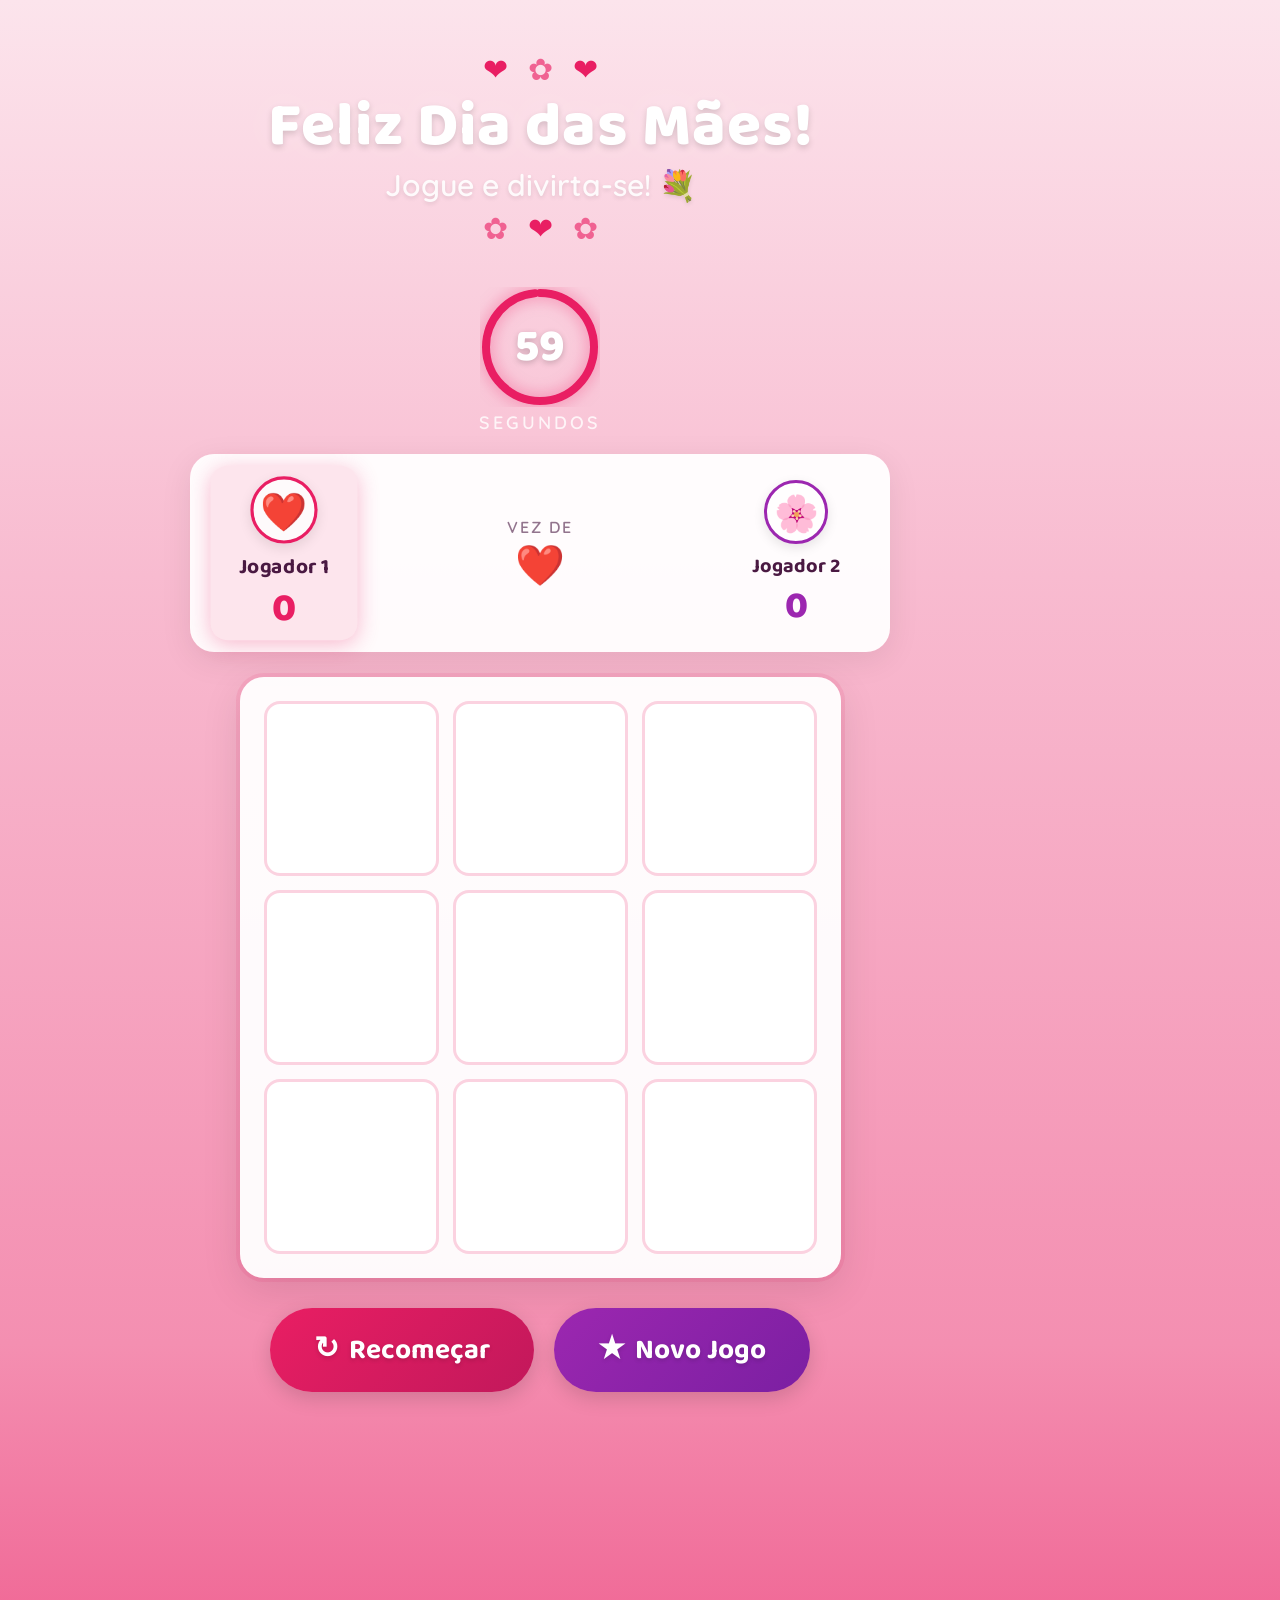
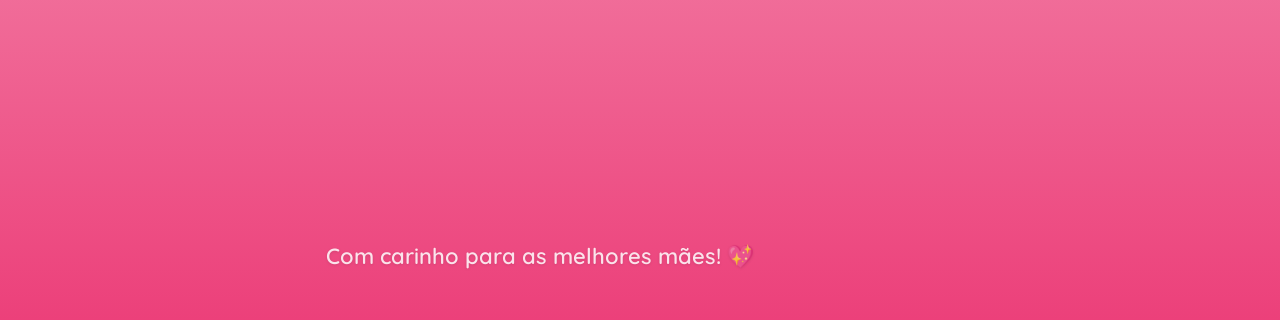
==== index.html @ 369a9529 "teste" ====
<!DOCTYPE html>
<html lang="pt-BR">
<head>
  <meta charset="UTF-8">
  <meta name="viewport" content="width=1080, height=1920, initial-scale=1.0">
  <title>Jogo da Velha - Dia das Mães</title>
  <link rel="stylesheet" href="style.css">
  <link href="https://fonts.googleapis.com/css2?family=Baloo+2:wght@400;600;700;800&family=Quicksand:wght@400;500;600;700&display=swap" rel="stylesheet">
</head>
<body>
  <div id="app" class="container">
    
    <!-- ===== PARTÍCULAS DECORATIVAS ===== -->
    <div class="particles" id="particles"></div>

    <!-- ===== CABEÇALHO ===== -->
    <header class="header">
      <div class="header-decoration">
        <span class="heart">&#10084;</span>
        <span class="flower">&#10047;</span>
        <span class="heart">&#10084;</span>
      </div>
      <h1 class="title" id="gameTitle">Feliz Dia das Mães!</h1>
      <p class="subtitle" id="gameSubtitle">Jogue e divirta-se! 💐</p>
      <div class="header-decoration">
        <span class="flower">&#10047;</span>
        <span class="heart">&#10084;</span>
        <span class="flower">&#10047;</span>
      </div>
    </header>

    <!-- ===== ÁREA DE IMAGEM PERSONALIZADA (BANNER/LOGO) ===== -->
    <div class="banner-area" id="bannerArea">
      <img id="bannerImage" src="images/banner.png" alt="Banner Dia das Mães" onerror="this.style.display='none'">
    </div>

    <!-- ===== TIMER ===== -->
    <div class="timer-section">
      <div class="timer-container">
        <div class="timer-ring" id="timerRing">
          <svg viewBox="0 0 120 120">
            <circle class="timer-bg" cx="60" cy="60" r="54"/>
            <circle class="timer-progress" id="timerProgress" cx="60" cy="60" r="54"/>
          </svg>
          <div class="timer-text" id="timerText">60</div>
        </div>
        <span class="timer-label">segundos</span>
      </div>
    </div>

    <!-- ===== STATUS DO JOGO ===== -->
    <div class="status-bar">
      <div class="player-info player-x" id="playerXInfo">
        <div class="player-avatar" id="playerXAvatar">
          <img src="images/jogador_x.png" alt="Jogador X" onerror="this.parentElement.innerHTML='&#10084;'">
        </div>
        <span class="player-name" id="playerXName">Jogador 1</span>
        <span class="player-score" id="playerXScore">0</span>
      </div>
      <div class="turn-indicator" id="turnIndicator">
        <span id="turnText">Vez de</span>
        <span class="turn-symbol" id="turnSymbol">&#10084;</span>
      </div>
      <div class="player-info player-o" id="playerOInfo">
        <div class="player-avatar" id="playerOAvatar">
          <img src="images/jogador_o.png" alt="Jogador O" onerror="this.parentElement.innerHTML='&#10047;'">
        </div>
        <span class="player-name" id="playerOName">Jogador 2</span>
        <span class="player-score" id="playerOScore">0</span>
      </div>
    </div>

    <!-- ===== TABULEIRO ===== -->
    <div class="board-wrapper">
      <div class="board" id="board">
        <div class="cell" data-index="0"></div>
        <div class="cell" data-index="1"></div>
        <div class="cell" data-index="2"></div>
        <div class="cell" data-index="3"></div>
        <div class="cell" data-index="4"></div>
        <div class="cell" data-index="5"></div>
        <div class="cell" data-index="6"></div>
        <div class="cell" data-index="7"></div>
        <div class="cell" data-index="8"></div>
      </div>
      <!-- Linha de vitória animada -->
      <svg class="win-line-svg" id="winLineSvg" viewBox="0 0 600 600">
        <line id="winLine" x1="0" y1="0" x2="0" y2="0"/>
      </svg>
    </div>

    <!-- ===== BOTÕES ===== -->
    <div class="actions">
      <button class="btn btn-restart" id="btnRestart" onclick="restartGame()">
        <span class="btn-icon">&#8635;</span> Recomeçar
      </button>
      <button class="btn btn-new-game" id="btnNewGame" onclick="newGame()">
        <span class="btn-icon">&#9733;</span> Novo Jogo
      </button>
    </div>

    <!-- ===== RODAPÉ ===== -->
    <footer class="footer">
      <img id="footerLogo" src="images/logo.png" alt="Logo" class="footer-logo" onerror="this.style.display='none'">
      <p class="footer-text" id="footerText">Com carinho para as melhores mães! 💖</p>
    </footer>

    <!-- ===== OVERLAY: VITÓRIA ===== -->
    <div class="overlay" id="overlayWin">
      <div class="overlay-content overlay-win">
        <div class="confetti" id="confetti"></div>
        <div class="overlay-icon">🎉</div>
        <h2 class="overlay-title" id="winTitle">Parabéns!</h2>
        <p class="overlay-message" id="winMessage">Você venceu!</p>
        <img class="overlay-image" id="winImage" src="images/vitoria.png" alt="Vitória" onerror="this.style.display='none'">
        <button class="btn btn-overlay" onclick="restartGame()">
          <span class="btn-icon">&#8635;</span> Jogar Novamente
        </button>
      </div>
    </div>

    <!-- ===== OVERLAY: EMPATE ===== -->
    <div class="overlay" id="overlayDraw">
      <div class="overlay-content overlay-draw">
        <div class="overlay-icon">🤝</div>
        <h2 class="overlay-title">Empate!</h2>
        <p class="overlay-message" id="drawMessage">Vocês jogaram muito bem! Tentem novamente! 😊</p>
        <button class="btn btn-overlay" onclick="restartGame()">
          <span class="btn-icon">&#8635;</span> Jogar Novamente
        </button>
      </div>
    </div>

    <!-- ===== OVERLAY: TEMPO ESGOTADO ===== -->
    <div class="overlay" id="overlayTimeout">
      <div class="overlay-content overlay-timeout">
        <div class="overlay-icon">⏰</div>
        <h2 class="overlay-title" id="timeoutTitle">Que pena, o tempo acabou!</h2>
        <p class="overlay-message" id="timeoutMessage">Mas não fique triste! 😊<br>Tente novamente e mostre que você é craque!</p>
        <img class="overlay-image" id="timeoutImage" src="images/tempo_esgotado.png" alt="Tempo Esgotado" onerror="this.style.display='none'">
        <button class="btn btn-overlay" onclick="restartGame()">
          <span class="btn-icon">&#8635;</span> Tentar Novamente
        </button>
      </div>
    </div>

  </div>

  <script src="config.js"></script>
  <script src="script.js"></script>
</body>
</html>
---- style.css ----
/* ==========================================
   JOGO DA VELHA - DIA DAS MÃES
   Tema personalizável via variáveis CSS
   Resolução: 1080x1920 (tela vertical/totem)
   ========================================== */

/* ===== VARIÁVEIS DE PERSONALIZAÇÃO ===== */
:root {
  /* --- Cores Principais --- */
  --cor-fundo: linear-gradient(180deg, #fce4ec 0%, #f8bbd0 30%, #f48fb1 70%, #ec407a 100%);
  --cor-fundo-card: rgba(255, 255, 255, 0.95);
  --cor-primaria: #e91e63;
  --cor-primaria-escura: #c2185b;
  --cor-secundaria: #f06292;
  --cor-destaque: #ff4081;
  --cor-texto: #4a1942;
  --cor-texto-claro: #ffffff;
  --cor-sombra: rgba(233, 30, 99, 0.3);

  /* --- Cores dos Jogadores --- */
  --cor-jogador-x: #e91e63;
  --cor-jogador-x-bg: rgba(233, 30, 99, 0.1);
  --cor-jogador-o: #9c27b0;
  --cor-jogador-o-bg: rgba(156, 39, 176, 0.1);

  /* --- Cores do Tabuleiro --- */
  --cor-celula-bg: rgba(255, 255, 255, 0.9);
  --cor-celula-hover: rgba(233, 30, 99, 0.08);
  --cor-celula-borda: rgba(233, 30, 99, 0.2);
  --cor-vitoria-linha: #e91e63;

  /* --- Cores dos Overlays --- */
  --cor-overlay-bg: rgba(74, 25, 66, 0.92);
  --cor-overlay-win: linear-gradient(135deg, #fce4ec, #f8bbd0);
  --cor-overlay-draw: linear-gradient(135deg, #f3e5f5, #e1bee7);
  --cor-overlay-timeout: linear-gradient(135deg, #fff3e0, #ffe0b2);

  /* --- Timer --- */
  --cor-timer-bg: rgba(233, 30, 99, 0.1);
  --cor-timer-progress: #e91e63;
  --cor-timer-warning: #ff9800;
  --cor-timer-danger: #f44336;

  /* --- Botões --- */
  --cor-btn-primario: linear-gradient(135deg, #e91e63, #c2185b);
  --cor-btn-secundario: linear-gradient(135deg, #9c27b0, #7b1fa2);
  --cor-btn-overlay: linear-gradient(135deg, #e91e63, #ad1457);

  /* --- Fontes --- */
  --fonte-titulo: 'Baloo 2', cursive, sans-serif;
  --fonte-corpo: 'Quicksand', sans-serif;

  /* --- Tamanhos --- */
  --tamanho-celula: 175px;
  --gap-celula: 14px;
  --borda-raio: 24px;
  --borda-raio-pequeno: 16px;

  /* --- Animações --- */
  --anim-duracao: 0.4s;
  --anim-bounce: cubic-bezier(0.68, -0.55, 0.265, 1.55);
}

/* ===== RESET E BASE ===== */
*, *::before, *::after {
  margin: 0;
  padding: 0;
  box-sizing: border-box;
}

html, body {
  width: 1080px;
  height: 1920px;
  overflow: hidden;
  -webkit-user-select: none;
  user-select: none;
  cursor: default;
}

body {
  font-family: var(--fonte-corpo);
  background: var(--cor-fundo);
  color: var(--cor-texto);
  display: flex;
  justify-content: center;
  align-items: center;
}

/* ===== CONTAINER PRINCIPAL ===== */
.container {
  width: 1080px;
  height: 1920px;
  position: relative;
  display: flex;
  flex-direction: column;
  align-items: center;
  padding: 30px 40px;
  overflow: hidden;
}

/* ===== PARTÍCULAS DECORATIVAS ===== */
.particles {
  position: absolute;
  top: 0;
  left: 0;
  width: 100%;
  height: 100%;
  pointer-events: none;
  z-index: 0;
  overflow: hidden;
}

.particle {
  position: absolute;
  opacity: 0;
  animation: floatParticle linear infinite;
  pointer-events: none;
  font-size: 28px;
}

@keyframes floatParticle {
  0% {
    opacity: 0;
    transform: translateY(100%) rotate(0deg) scale(0.5);
  }
  10% {
    opacity: 0.7;
  }
  90% {
    opacity: 0.7;
  }
  100% {
    opacity: 0;
    transform: translateY(-1920px) rotate(360deg) scale(1);
  }
}

/* ===== CABEÇALHO ===== */
.header {
  text-align: center;
  z-index: 1;
  padding: 15px 0;
  flex-shrink: 0;
}

.header-decoration {
  display: flex;
  justify-content: center;
  gap: 20px;
  font-size: 30px;
  margin: 5px 0;
}

.heart {
  color: var(--cor-primaria);
  animation: heartbeat 1.5s ease-in-out infinite;
  display: inline-block;
}

.flower {
  color: var(--cor-secundaria);
  animation: sway 3s ease-in-out infinite;
  display: inline-block;
}

@keyframes heartbeat {
  0%, 100% { transform: scale(1); }
  15% { transform: scale(1.3); }
  30% { transform: scale(1); }
  45% { transform: scale(1.2); }
  60% { transform: scale(1); }
}

@keyframes sway {
  0%, 100% { transform: rotate(0deg); }
  25% { transform: rotate(10deg); }
  75% { transform: rotate(-10deg); }
}

.title {
  font-family: var(--fonte-titulo);
  font-size: 62px;
  font-weight: 800;
  color: var(--cor-texto-claro);
  text-shadow: 
    0 3px 6px rgba(0, 0, 0, 0.15),
    0 0 40px rgba(255, 255, 255, 0.3);
  line-height: 1.1;
  letter-spacing: 1px;
}

.subtitle {
  font-size: 30px;
  font-weight: 600;
  color: rgba(255, 255, 255, 0.9);
  margin-top: 5px;
  text-shadow: 0 2px 4px rgba(0, 0, 0, 0.1);
}

/* ===== BANNER / IMAGEM PERSONALIZADA ===== */
.banner-area {
  width: 100%;
  max-height: 160px;
  display: flex;
  justify-content: center;
  align-items: center;
  z-index: 1;
  flex-shrink: 0;
  margin: 5px 0;
}

.banner-area img {
  max-width: 90%;
  max-height: 150px;
  object-fit: contain;
  border-radius: var(--borda-raio-pequeno);
  filter: drop-shadow(0 4px 12px rgba(0, 0, 0, 0.15));
}

/* ===== TIMER ===== */
.timer-section {
  display: flex;
  justify-content: center;
  align-items: center;
  z-index: 1;
  flex-shrink: 0;
  margin: 10px 0;
}

.timer-container {
  display: flex;
  flex-direction: column;
  align-items: center;
  gap: 4px;
}

.timer-ring {
  position: relative;
  width: 120px;
  height: 120px;
}

.timer-ring svg {
  width: 100%;
  height: 100%;
  transform: rotate(-90deg);
}

.timer-bg {
  fill: none;
  stroke: rgba(255, 255, 255, 0.3);
  stroke-width: 8;
}

.timer-progress {
  fill: none;
  stroke: var(--cor-timer-progress);
  stroke-width: 8;
  stroke-linecap: round;
  stroke-dasharray: 339.292;
  stroke-dashoffset: 0;
  transition: stroke-dashoffset 1s linear, stroke 0.5s ease;
  filter: drop-shadow(0 0 8px rgba(233, 30, 99, 0.5));
}

.timer-progress.warning {
  stroke: var(--cor-timer-warning);
  filter: drop-shadow(0 0 8px rgba(255, 152, 0, 0.5));
}

.timer-progress.danger {
  stroke: var(--cor-timer-danger);
  filter: drop-shadow(0 0 12px rgba(244, 67, 54, 0.6));
  animation: timerPulse 0.5s ease-in-out infinite;
}

@keyframes timerPulse {
  0%, 100% { stroke-width: 8; }
  50% { stroke-width: 11; }
}

.timer-text {
  position: absolute;
  top: 50%;
  left: 50%;
  transform: translate(-50%, -50%);
  font-family: var(--fonte-titulo);
  font-size: 46px;
  font-weight: 800;
  color: var(--cor-texto-claro);
  text-shadow: 0 2px 6px rgba(0, 0, 0, 0.2);
}

.timer-label {
  font-size: 18px;
  font-weight: 600;
  color: rgba(255, 255, 255, 0.8);
  text-transform: uppercase;
  letter-spacing: 3px;
}

/* ===== STATUS / PLACAR ===== */
.status-bar {
  width: 100%;
  max-width: 700px;
  display: flex;
  justify-content: space-between;
  align-items: center;
  z-index: 1;
  flex-shrink: 0;
  margin: 10px 0;
  padding: 16px 24px;
  background: var(--cor-fundo-card);
  border-radius: var(--borda-raio);
  box-shadow: 0 8px 32px rgba(0, 0, 0, 0.08);
}

.player-info {
  display: flex;
  flex-direction: column;
  align-items: center;
  gap: 6px;
  padding: 10px 20px;
  border-radius: var(--borda-raio-pequeno);
  transition: all 0.3s ease;
  min-width: 140px;
}

.player-info.active {
  transform: scale(1.05);
  box-shadow: 0 4px 20px var(--cor-sombra);
}

.player-x.active {
  background: var(--cor-jogador-x-bg);
}

.player-o.active {
  background: var(--cor-jogador-o-bg);
}

.player-avatar {
  width: 64px;
  height: 64px;
  border-radius: 50%;
  display: flex;
  align-items: center;
  justify-content: center;
  font-size: 36px;
  overflow: hidden;
  background: rgba(255, 255, 255, 0.8);
  box-shadow: 0 4px 12px rgba(0, 0, 0, 0.1);
}

.player-avatar img {
  width: 100%;
  height: 100%;
  object-fit: cover;
}

.player-x .player-avatar {
  color: var(--cor-jogador-x);
  border: 3px solid var(--cor-jogador-x);
}

.player-o .player-avatar {
  color: var(--cor-jogador-o);
  border: 3px solid var(--cor-jogador-o);
}

.player-name {
  font-family: var(--fonte-titulo);
  font-size: 20px;
  font-weight: 700;
  color: var(--cor-texto);
}

.player-score {
  font-family: var(--fonte-titulo);
  font-size: 38px;
  font-weight: 800;
  line-height: 1;
}

.player-x .player-score {
  color: var(--cor-jogador-x);
}

.player-o .player-score {
  color: var(--cor-jogador-o);
}

.turn-indicator {
  display: flex;
  flex-direction: column;
  align-items: center;
  gap: 2px;
}

.turn-indicator #turnText {
  font-size: 16px;
  font-weight: 600;
  color: rgba(74, 25, 66, 0.6);
  text-transform: uppercase;
  letter-spacing: 2px;
}

.turn-symbol {
  font-size: 40px;
  animation: turnBounce 1s ease-in-out infinite;
  transition: all 0.3s ease;
}

.turn-x .turn-symbol {
  color: var(--cor-jogador-x);
}

.turn-o .turn-symbol {
  color: var(--cor-jogador-o);
}

@keyframes turnBounce {
  0%, 100% { transform: translateY(0); }
  50% { transform: translateY(-6px); }
}

/* ===== TABULEIRO ===== */
.board-wrapper {
  position: relative;
  z-index: 1;
  flex-shrink: 0;
  margin: 15px 0;
}

.board {
  display: grid;
  grid-template-columns: repeat(3, var(--tamanho-celula));
  grid-template-rows: repeat(3, var(--tamanho-celula));
  gap: var(--gap-celula);
  padding: 24px;
  background: var(--cor-fundo-card);
  border-radius: var(--borda-raio);
  box-shadow: 
    0 12px 40px rgba(0, 0, 0, 0.1),
    0 0 0 4px rgba(233, 30, 99, 0.1);
}

.cell {
  width: var(--tamanho-celula);
  height: var(--tamanho-celula);
  background: var(--cor-celula-bg);
  border: 3px solid var(--cor-celula-borda);
  border-radius: var(--borda-raio-pequeno);
  display: flex;
  align-items: center;
  justify-content: center;
  cursor: pointer;
  transition: all 0.25s ease;
  position: relative;
  overflow: hidden;
}

.cell:hover:not(.taken) {
  background: var(--cor-celula-hover);
  transform: scale(1.04);
  border-color: var(--cor-primaria);
  box-shadow: 0 6px 20px var(--cor-sombra);
}

.cell:active:not(.taken) {
  transform: scale(0.96);
}

.cell.taken {
  cursor: default;
}

.cell .mark {
  font-size: 80px;
  line-height: 1;
  animation: popIn var(--anim-duracao) var(--anim-bounce);
  display: flex;
  align-items: center;
  justify-content: center;
}

.cell .mark img {
  width: 110px;
  height: 110px;
  object-fit: contain;
  animation: popIn var(--anim-duracao) var(--anim-bounce);
}

.cell .mark-x {
  color: var(--cor-jogador-x);
}

.cell .mark-o {
  color: var(--cor-jogador-o);
}

.cell.win-cell {
  animation: winGlow 0.8s ease-in-out infinite alternate;
  border-color: var(--cor-primaria);
}

@keyframes popIn {
  0% { transform: scale(0) rotate(-180deg); opacity: 0; }
  60% { transform: scale(1.2) rotate(10deg); }
  100% { transform: scale(1) rotate(0deg); opacity: 1; }
}

@keyframes winGlow {
  from { 
    box-shadow: 0 0 15px var(--cor-sombra);
    background: var(--cor-celula-bg);
  }
  to { 
    box-shadow: 0 0 35px var(--cor-sombra), 0 0 60px rgba(233, 30, 99, 0.15);
    background: rgba(233, 30, 99, 0.08);
  }
}

/* ===== LINHA DE VITÓRIA ===== */
.win-line-svg {
  position: absolute;
  top: 24px;
  left: 24px;
  width: calc(var(--tamanho-celula) * 3 + var(--gap-celula) * 2);
  height: calc(var(--tamanho-celula) * 3 + var(--gap-celula) * 2);
  pointer-events: none;
  z-index: 10;
  display: none;
}

.win-line-svg line {
  stroke: var(--cor-vitoria-linha);
  stroke-width: 8;
  stroke-linecap: round;
  filter: drop-shadow(0 0 10px var(--cor-sombra));
  stroke-dasharray: 1000;
  stroke-dashoffset: 1000;
  animation: drawLine 0.6s ease forwards;
}

@keyframes drawLine {
  to { stroke-dashoffset: 0; }
}

/* ===== BOTÕES ===== */
.actions {
  display: flex;
  gap: 20px;
  z-index: 1;
  flex-shrink: 0;
  margin: 15px 0;
}

.btn {
  font-family: var(--fonte-titulo);
  font-size: 28px;
  font-weight: 700;
  border: none;
  border-radius: 60px;
  padding: 18px 44px;
  cursor: pointer;
  display: flex;
  align-items: center;
  gap: 10px;
  transition: all 0.3s ease;
  color: var(--cor-texto-claro);
  text-shadow: 0 2px 4px rgba(0, 0, 0, 0.15);
  box-shadow: 0 6px 20px rgba(0, 0, 0, 0.15);
  -webkit-tap-highlight-color: transparent;
}

.btn:hover {
  transform: translateY(-3px);
  box-shadow: 0 10px 30px rgba(0, 0, 0, 0.2);
}

.btn:active {
  transform: translateY(0) scale(0.97);
  box-shadow: 0 4px 10px rgba(0, 0, 0, 0.15);
}

.btn-icon {
  font-size: 30px;
}

.btn-restart {
  background: var(--cor-btn-primario);
}

.btn-new-game {
  background: var(--cor-btn-secundario);
}

.btn-overlay {
  background: var(--cor-btn-overlay);
  font-size: 32px;
  padding: 22px 60px;
  margin-top: 20px;
}

/* ===== RODAPÉ ===== */
.footer {
  margin-top: auto;
  text-align: center;
  z-index: 1;
  flex-shrink: 0;
  padding: 10px 0 20px;
}

.footer-logo {
  max-height: 80px;
  max-width: 300px;
  object-fit: contain;
  margin-bottom: 8px;
  filter: drop-shadow(0 2px 8px rgba(0, 0, 0, 0.15));
}

.footer-text {
  font-size: 22px;
  font-weight: 600;
  color: rgba(255, 255, 255, 0.85);
  text-shadow: 0 1px 3px rgba(0, 0, 0, 0.1);
}

/* ===== OVERLAYS ===== */
.overlay {
  position: fixed;
  top: 0;
  left: 0;
  width: 1080px;
  height: 1920px;
  background: var(--cor-overlay-bg);
  display: flex;
  align-items: center;
  justify-content: center;
  z-index: 100;
  opacity: 0;
  visibility: hidden;
  transition: all 0.5s ease;
  backdrop-filter: blur(8px);
}

.overlay.visible {
  opacity: 1;
  visibility: visible;
}

.overlay-content {
  text-align: center;
  padding: 50px 60px;
  border-radius: 40px;
  max-width: 820px;
  width: 90%;
  transform: scale(0.8) translateY(40px);
  transition: all 0.5s var(--anim-bounce);
  box-shadow: 0 20px 60px rgba(0, 0, 0, 0.2);
  position: relative;
  overflow: hidden;
}

.overlay.visible .overlay-content {
  transform: scale(1) translateY(0);
}

.overlay-win {
  background: var(--cor-overlay-win);
}

.overlay-draw {
  background: var(--cor-overlay-draw);
}

.overlay-timeout {
  background: var(--cor-overlay-timeout);
}

.overlay-icon {
  font-size: 100px;
  margin-bottom: 15px;
  animation: bounceIn 0.8s var(--anim-bounce);
}

@keyframes bounceIn {
  0% { transform: scale(0); }
  50% { transform: scale(1.3); }
  70% { transform: scale(0.9); }
  100% { transform: scale(1); }
}

.overlay-title {
  font-family: var(--fonte-titulo);
  font-size: 56px;
  font-weight: 800;
  color: var(--cor-texto);
  margin-bottom: 12px;
}

.overlay-message {
  font-size: 28px;
  font-weight: 600;
  color: rgba(74, 25, 66, 0.8);
  line-height: 1.5;
  margin-bottom: 10px;
}

.overlay-image {
  max-width: 300px;
  max-height: 200px;
  object-fit: contain;
  margin: 15px auto;
  border-radius: var(--borda-raio-pequeno);
  display: block;
}

/* ===== CONFETTI ===== */
.confetti {
  position: absolute;
  top: 0;
  left: 0;
  width: 100%;
  height: 100%;
  pointer-events: none;
  overflow: hidden;
}

.confetti-piece {
  position: absolute;
  top: -20px;
  width: 12px;
  height: 28px;
  border-radius: 3px;
  animation: confettiFall linear forwards;
}

@keyframes confettiFall {
  0% {
    opacity: 1;
    transform: translateY(0) rotate(0deg) scale(1);
  }
  100% {
    opacity: 0;
    transform: translateY(600px) rotate(720deg) scale(0.5);
  }
}

/* ===== ANIMAÇÃO DE SHAKE (tempo acabando) ===== */
@keyframes shake {
  0%, 100% { transform: translateX(0); }
  10% { transform: translateX(-6px); }
  20% { transform: translateX(6px); }
  30% { transform: translateX(-6px); }
  40% { transform: translateX(6px); }
  50% { transform: translateX(-4px); }
  60% { transform: translateX(4px); }
  70% { transform: translateX(-2px); }
  80% { transform: translateX(2px); }
}

.shake {
  animation: shake 0.6s ease-in-out;
}

/* ===== TRANSIÇÃO DE FADE ===== */
.fade-in {
  animation: fadeIn 0.5s ease forwards;
}

@keyframes fadeIn {
  from { opacity: 0; transform: translateY(20px); }
  to { opacity: 1; transform: translateY(0); }
}
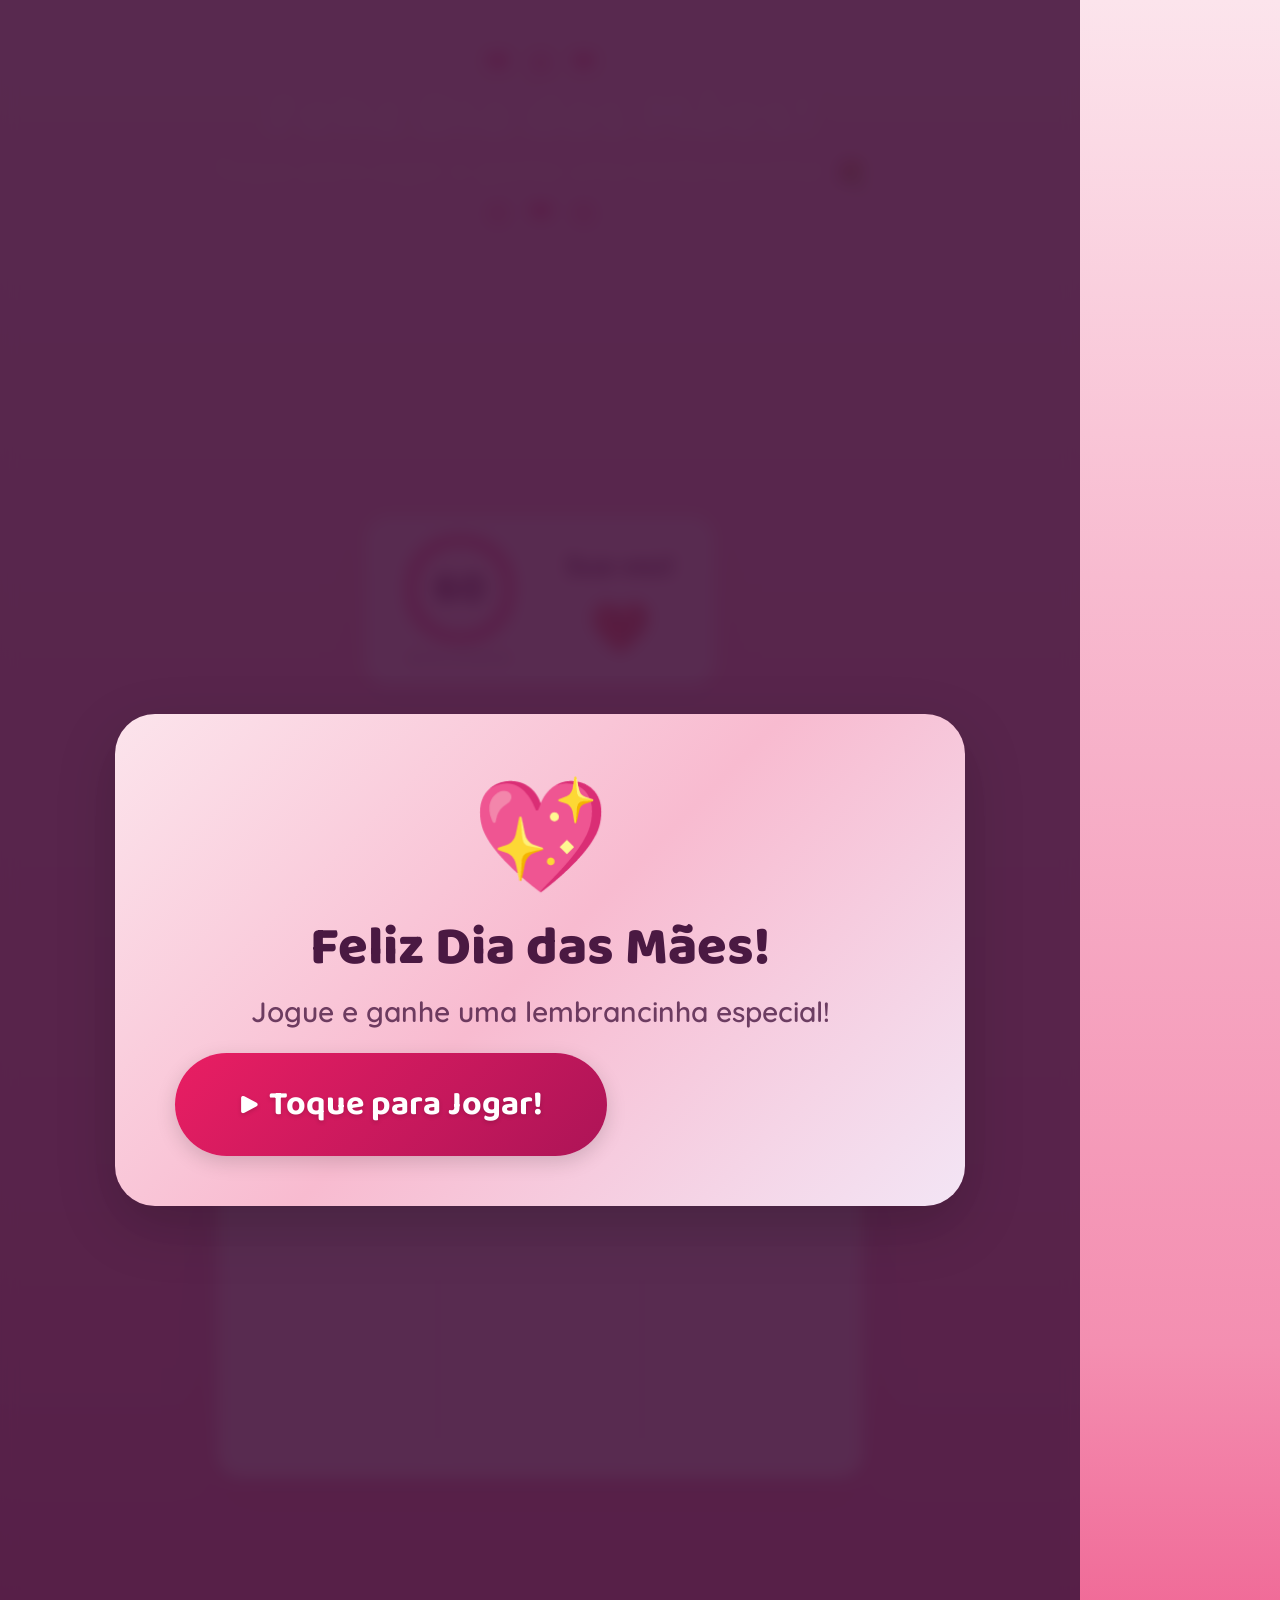
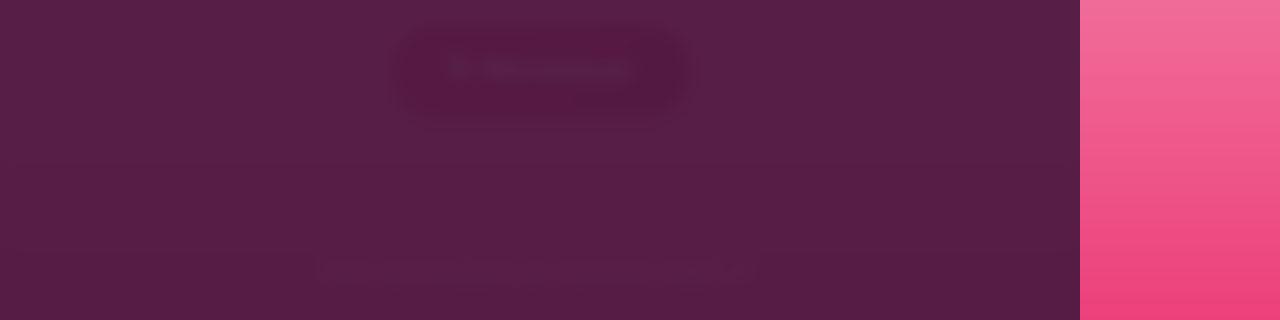
==== commit cff74538: "teste1" ====
--- a/index.html
+++ b/index.html
@@ -2,14 +2,14 @@
 <html lang="pt-BR">
 <head>
   <meta charset="UTF-8">
-  <meta name="viewport" content="width=1080, height=1920, initial-scale=1.0">
+  <meta name="viewport" content="width=1080, height=1920, initial-scale=1.0, user-scalable=no">
   <title>Jogo da Velha - Dia das Mães</title>
   <link rel="stylesheet" href="style.css">
   <link href="https://fonts.googleapis.com/css2?family=Baloo+2:wght@400;600;700;800&family=Quicksand:wght@400;500;600;700&display=swap" rel="stylesheet">
 </head>
 <body>
   <div id="app" class="container">
-    
+
     <!-- ===== PARTÍCULAS DECORATIVAS ===== -->
     <div class="particles" id="particles"></div>
 
@@ -21,7 +21,7 @@
         <span class="heart">&#10084;</span>
       </div>
       <h1 class="title" id="gameTitle">Feliz Dia das Mães!</h1>
-      <p class="subtitle" id="gameSubtitle">Jogue e divirta-se! 💐</p>
+      <p class="subtitle" id="gameSubtitle">Toque para jogar e ganhe uma lembrancinha! 💐</p>
       <div class="header-decoration">
         <span class="flower">&#10047;</span>
         <span class="heart">&#10084;</span>
@@ -34,8 +34,8 @@
       <img id="bannerImage" src="images/banner.png" alt="Banner Dia das Mães" onerror="this.style.display='none'">
     </div>
 
-    <!-- ===== TIMER ===== -->
-    <div class="timer-section">
+    <!-- ===== TIMER + STATUS ===== -->
+    <div class="game-info">
       <div class="timer-container">
         <div class="timer-ring" id="timerRing">
           <svg viewBox="0 0 120 120">
@@ -46,27 +46,9 @@
         </div>
         <span class="timer-label">segundos</span>
       </div>
-    </div>
-
-    <!-- ===== STATUS DO JOGO ===== -->
-    <div class="status-bar">
-      <div class="player-info player-x" id="playerXInfo">
-        <div class="player-avatar" id="playerXAvatar">
-          <img src="images/jogador_x.png" alt="Jogador X" onerror="this.parentElement.innerHTML='&#10084;'">
-        </div>
-        <span class="player-name" id="playerXName">Jogador 1</span>
-        <span class="player-score" id="playerXScore">0</span>
-      </div>
       <div class="turn-indicator" id="turnIndicator">
-        <span id="turnText">Vez de</span>
-        <span class="turn-symbol" id="turnSymbol">&#10084;</span>
-      </div>
-      <div class="player-info player-o" id="playerOInfo">
-        <div class="player-avatar" id="playerOAvatar">
-          <img src="images/jogador_o.png" alt="Jogador O" onerror="this.parentElement.innerHTML='&#10047;'">
-        </div>
-        <span class="player-name" id="playerOName">Jogador 2</span>
-        <span class="player-score" id="playerOScore">0</span>
+        <span class="turn-label" id="turnLabel">Sua vez!</span>
+        <span class="turn-symbol" id="turnSymbol">❤️</span>
       </div>
     </div>
 
@@ -89,13 +71,10 @@
       </svg>
     </div>
 
-    <!-- ===== BOTÕES ===== -->
+    <!-- ===== BOTÃO RECOMEÇAR ===== -->
     <div class="actions">
       <button class="btn btn-restart" id="btnRestart" onclick="restartGame()">
         <span class="btn-icon">&#8635;</span> Recomeçar
-      </button>
-      <button class="btn btn-new-game" id="btnNewGame" onclick="newGame()">
-        <span class="btn-icon">&#9733;</span> Novo Jogo
       </button>
     </div>
 
@@ -105,16 +84,41 @@
       <p class="footer-text" id="footerText">Com carinho para as melhores mães! 💖</p>
     </footer>
 
-    <!-- ===== OVERLAY: VITÓRIA ===== -->
+    <!-- ===== TELA INICIAL (ATTRACT SCREEN) ===== -->
+    <div class="overlay" id="overlayStart">
+      <div class="overlay-content overlay-start">
+        <div class="overlay-icon" id="startIcon">💖</div>
+        <h2 class="overlay-title" id="startTitle">Feliz Dia das Mães!</h2>
+        <p class="overlay-message" id="startMessage">Jogue e ganhe uma lembrancinha especial!</p>
+        <img class="overlay-image" id="startImage" src="images/banner.png" alt="Dia das Mães" onerror="this.style.display='none'">
+        <button class="btn btn-overlay btn-pulse" onclick="startGame()">
+          <span class="btn-icon">&#9654;</span> Toque para Jogar!
+        </button>
+      </div>
+    </div>
+
+    <!-- ===== OVERLAY: VITÓRIA (Ganhou lembrancinha!) ===== -->
     <div class="overlay" id="overlayWin">
       <div class="overlay-content overlay-win">
         <div class="confetti" id="confetti"></div>
         <div class="overlay-icon">🎉</div>
-        <h2 class="overlay-title" id="winTitle">Parabéns!</h2>
-        <p class="overlay-message" id="winMessage">Você venceu!</p>
+        <h2 class="overlay-title" id="winTitle">Parabéns, você ganhou!</h2>
+        <p class="overlay-message" id="winMessage">Você é demais! 🎁<br>Retire sua lembrancinha especial!</p>
         <img class="overlay-image" id="winImage" src="images/vitoria.png" alt="Vitória" onerror="this.style.display='none'">
         <button class="btn btn-overlay" onclick="restartGame()">
           <span class="btn-icon">&#8635;</span> Jogar Novamente
+        </button>
+      </div>
+    </div>
+
+    <!-- ===== OVERLAY: DERROTA (Computador ganhou) ===== -->
+    <div class="overlay" id="overlayLose">
+      <div class="overlay-content overlay-lose">
+        <div class="overlay-icon">😊</div>
+        <h2 class="overlay-title" id="loseTitle">Quase lá!</h2>
+        <p class="overlay-message" id="loseMessage">Não desista! Tente mais uma vez, você consegue! 💪</p>
+        <button class="btn btn-overlay" onclick="restartGame()">
+          <span class="btn-icon">&#8635;</span> Tentar Novamente
         </button>
       </div>
     </div>
@@ -123,8 +127,8 @@
     <div class="overlay" id="overlayDraw">
       <div class="overlay-content overlay-draw">
         <div class="overlay-icon">🤝</div>
-        <h2 class="overlay-title">Empate!</h2>
-        <p class="overlay-message" id="drawMessage">Vocês jogaram muito bem! Tentem novamente! 😊</p>
+        <h2 class="overlay-title" id="drawTitle">Empate!</h2>
+        <p class="overlay-message" id="drawMessage">Você jogou muito bem! Tente mais uma vez! 😊</p>
         <button class="btn btn-overlay" onclick="restartGame()">
           <span class="btn-icon">&#8635;</span> Jogar Novamente
         </button>
@@ -136,7 +140,7 @@
       <div class="overlay-content overlay-timeout">
         <div class="overlay-icon">⏰</div>
         <h2 class="overlay-title" id="timeoutTitle">Que pena, o tempo acabou!</h2>
-        <p class="overlay-message" id="timeoutMessage">Mas não fique triste! 😊<br>Tente novamente e mostre que você é craque!</p>
+        <p class="overlay-message" id="timeoutMessage">Mas não fique triste! 😊<br>Tente novamente, temos certeza que você consegue!</p>
         <img class="overlay-image" id="timeoutImage" src="images/tempo_esgotado.png" alt="Tempo Esgotado" onerror="this.style.display='none'">
         <button class="btn btn-overlay" onclick="restartGame()">
           <span class="btn-icon">&#8635;</span> Tentar Novamente
--- a/style.css
+++ b/style.css
@@ -1,7 +1,8 @@
 /* ==========================================
    JOGO DA VELHA - DIA DAS MÃES
+   Single-player vs Computador
+   Resolução fixa: 1080x1920 (totem vertical)
    Tema personalizável via variáveis CSS
-   Resolução: 1080x1920 (tela vertical/totem)
    ========================================== */
 
 /* ===== VARIÁVEIS DE PERSONALIZAÇÃO ===== */
@@ -17,11 +18,13 @@
   --cor-texto-claro: #ffffff;
   --cor-sombra: rgba(233, 30, 99, 0.3);
 
-  /* --- Cores dos Jogadores --- */
-  --cor-jogador-x: #e91e63;
-  --cor-jogador-x-bg: rgba(233, 30, 99, 0.1);
-  --cor-jogador-o: #9c27b0;
-  --cor-jogador-o-bg: rgba(156, 39, 176, 0.1);
+  /* --- Cores do Jogador --- */
+  --cor-jogador: #e91e63;
+  --cor-jogador-bg: rgba(233, 30, 99, 0.1);
+
+  /* --- Cores do Computador --- */
+  --cor-computador: #9c27b0;
+  --cor-computador-bg: rgba(156, 39, 176, 0.1);
 
   /* --- Cores do Tabuleiro --- */
   --cor-celula-bg: rgba(255, 255, 255, 0.9);
@@ -33,7 +36,9 @@
   --cor-overlay-bg: rgba(74, 25, 66, 0.92);
   --cor-overlay-win: linear-gradient(135deg, #fce4ec, #f8bbd0);
   --cor-overlay-draw: linear-gradient(135deg, #f3e5f5, #e1bee7);
+  --cor-overlay-lose: linear-gradient(135deg, #fce4ec, #f3e5f5);
   --cor-overlay-timeout: linear-gradient(135deg, #fff3e0, #ffe0b2);
+  --cor-overlay-start: linear-gradient(135deg, #fce4ec, #f8bbd0, #f3e5f5);
 
   /* --- Timer --- */
   --cor-timer-bg: rgba(233, 30, 99, 0.1);
@@ -43,15 +48,14 @@
 
   /* --- Botões --- */
   --cor-btn-primario: linear-gradient(135deg, #e91e63, #c2185b);
-  --cor-btn-secundario: linear-gradient(135deg, #9c27b0, #7b1fa2);
   --cor-btn-overlay: linear-gradient(135deg, #e91e63, #ad1457);
 
   /* --- Fontes --- */
   --fonte-titulo: 'Baloo 2', cursive, sans-serif;
   --fonte-corpo: 'Quicksand', sans-serif;
 
-  /* --- Tamanhos --- */
-  --tamanho-celula: 175px;
+  /* --- Tamanhos do Tabuleiro --- */
+  --tamanho-celula: 190px;
   --gap-celula: 14px;
   --borda-raio: 24px;
   --borda-raio-pequeno: 16px;
@@ -94,7 +98,8 @@
   display: flex;
   flex-direction: column;
   align-items: center;
-  padding: 30px 40px;
+  justify-content: space-between;
+  padding: 30px 40px 20px;
   overflow: hidden;
 }
 
@@ -123,12 +128,8 @@
     opacity: 0;
     transform: translateY(100%) rotate(0deg) scale(0.5);
   }
-  10% {
-    opacity: 0.7;
-  }
-  90% {
-    opacity: 0.7;
-  }
+  10% { opacity: 0.6; }
+  90% { opacity: 0.6; }
   100% {
     opacity: 0;
     transform: translateY(-1920px) rotate(360deg) scale(1);
@@ -139,16 +140,16 @@
 .header {
   text-align: center;
   z-index: 1;
-  padding: 15px 0;
   flex-shrink: 0;
+  padding: 10px 0;
 }
 
 .header-decoration {
   display: flex;
   justify-content: center;
   gap: 20px;
-  font-size: 30px;
-  margin: 5px 0;
+  font-size: 28px;
+  margin: 4px 0;
 }
 
 .heart {
@@ -182,7 +183,7 @@
   font-size: 62px;
   font-weight: 800;
   color: var(--cor-texto-claro);
-  text-shadow: 
+  text-shadow:
     0 3px 6px rgba(0, 0, 0, 0.15),
     0 0 40px rgba(255, 255, 255, 0.3);
   line-height: 1.1;
@@ -190,17 +191,17 @@
 }
 
 .subtitle {
-  font-size: 30px;
+  font-size: 28px;
   font-weight: 600;
   color: rgba(255, 255, 255, 0.9);
-  margin-top: 5px;
+  margin-top: 4px;
   text-shadow: 0 2px 4px rgba(0, 0, 0, 0.1);
 }
 
 /* ===== BANNER / IMAGEM PERSONALIZADA ===== */
 .banner-area {
   width: 100%;
-  max-height: 160px;
+  max-height: 140px;
   display: flex;
   justify-content: center;
   align-items: center;
@@ -211,22 +212,28 @@
 
 .banner-area img {
   max-width: 90%;
-  max-height: 150px;
+  max-height: 130px;
   object-fit: contain;
   border-radius: var(--borda-raio-pequeno);
   filter: drop-shadow(0 4px 12px rgba(0, 0, 0, 0.15));
 }
 
-/* ===== TIMER ===== */
-.timer-section {
-  display: flex;
+/* ===== GAME INFO (Timer + Turn) ===== */
+.game-info {
+  display: flex;
+  align-items: center;
   justify-content: center;
-  align-items: center;
+  gap: 50px;
   z-index: 1;
   flex-shrink: 0;
   margin: 10px 0;
-}
-
+  padding: 18px 40px;
+  background: var(--cor-fundo-card);
+  border-radius: var(--borda-raio);
+  box-shadow: 0 8px 32px rgba(0, 0, 0, 0.08);
+}
+
+/* ===== TIMER ===== */
 .timer-container {
   display: flex;
   flex-direction: column;
@@ -236,8 +243,8 @@
 
 .timer-ring {
   position: relative;
-  width: 120px;
-  height: 120px;
+  width: 110px;
+  height: 110px;
 }
 
 .timer-ring svg {
@@ -248,7 +255,7 @@
 
 .timer-bg {
   fill: none;
-  stroke: rgba(255, 255, 255, 0.3);
+  stroke: rgba(233, 30, 99, 0.15);
   stroke-width: 8;
 }
 
@@ -285,138 +292,44 @@
   left: 50%;
   transform: translate(-50%, -50%);
   font-family: var(--fonte-titulo);
-  font-size: 46px;
+  font-size: 44px;
   font-weight: 800;
-  color: var(--cor-texto-claro);
-  text-shadow: 0 2px 6px rgba(0, 0, 0, 0.2);
+  color: var(--cor-texto);
+  text-shadow: 0 2px 6px rgba(0, 0, 0, 0.08);
 }
 
 .timer-label {
-  font-size: 18px;
-  font-weight: 600;
-  color: rgba(255, 255, 255, 0.8);
-  text-transform: uppercase;
-  letter-spacing: 3px;
-}
-
-/* ===== STATUS / PLACAR ===== */
-.status-bar {
-  width: 100%;
-  max-width: 700px;
-  display: flex;
-  justify-content: space-between;
-  align-items: center;
-  z-index: 1;
-  flex-shrink: 0;
-  margin: 10px 0;
-  padding: 16px 24px;
-  background: var(--cor-fundo-card);
-  border-radius: var(--borda-raio);
-  box-shadow: 0 8px 32px rgba(0, 0, 0, 0.08);
-}
-
-.player-info {
-  display: flex;
-  flex-direction: column;
-  align-items: center;
-  gap: 6px;
-  padding: 10px 20px;
-  border-radius: var(--borda-raio-pequeno);
-  transition: all 0.3s ease;
-  min-width: 140px;
-}
-
-.player-info.active {
-  transform: scale(1.05);
-  box-shadow: 0 4px 20px var(--cor-sombra);
-}
-
-.player-x.active {
-  background: var(--cor-jogador-x-bg);
-}
-
-.player-o.active {
-  background: var(--cor-jogador-o-bg);
-}
-
-.player-avatar {
-  width: 64px;
-  height: 64px;
-  border-radius: 50%;
-  display: flex;
-  align-items: center;
-  justify-content: center;
-  font-size: 36px;
-  overflow: hidden;
-  background: rgba(255, 255, 255, 0.8);
-  box-shadow: 0 4px 12px rgba(0, 0, 0, 0.1);
-}
-
-.player-avatar img {
-  width: 100%;
-  height: 100%;
-  object-fit: cover;
-}
-
-.player-x .player-avatar {
-  color: var(--cor-jogador-x);
-  border: 3px solid var(--cor-jogador-x);
-}
-
-.player-o .player-avatar {
-  color: var(--cor-jogador-o);
-  border: 3px solid var(--cor-jogador-o);
-}
-
-.player-name {
-  font-family: var(--fonte-titulo);
-  font-size: 20px;
-  font-weight: 700;
-  color: var(--cor-texto);
-}
-
-.player-score {
-  font-family: var(--fonte-titulo);
-  font-size: 38px;
-  font-weight: 800;
-  line-height: 1;
-}
-
-.player-x .player-score {
-  color: var(--cor-jogador-x);
-}
-
-.player-o .player-score {
-  color: var(--cor-jogador-o);
-}
-
-.turn-indicator {
-  display: flex;
-  flex-direction: column;
-  align-items: center;
-  gap: 2px;
-}
-
-.turn-indicator #turnText {
   font-size: 16px;
   font-weight: 600;
   color: rgba(74, 25, 66, 0.6);
   text-transform: uppercase;
-  letter-spacing: 2px;
+  letter-spacing: 3px;
+}
+
+/* ===== INDICADOR DE VEZ ===== */
+.turn-indicator {
+  display: flex;
+  flex-direction: column;
+  align-items: center;
+  gap: 4px;
+}
+
+.turn-label {
+  font-family: var(--fonte-titulo);
+  font-size: 30px;
+  font-weight: 700;
+  color: var(--cor-texto);
+  transition: all 0.3s ease;
+}
+
+.turn-label.waiting {
+  color: rgba(74, 25, 66, 0.4);
 }
 
 .turn-symbol {
-  font-size: 40px;
+  font-size: 50px;
   animation: turnBounce 1s ease-in-out infinite;
   transition: all 0.3s ease;
-}
-
-.turn-x .turn-symbol {
-  color: var(--cor-jogador-x);
-}
-
-.turn-o .turn-symbol {
-  color: var(--cor-jogador-o);
 }
 
 @keyframes turnBounce {
@@ -429,7 +342,7 @@
   position: relative;
   z-index: 1;
   flex-shrink: 0;
-  margin: 15px 0;
+  margin: 10px 0;
 }
 
 .board {
@@ -440,9 +353,13 @@
   padding: 24px;
   background: var(--cor-fundo-card);
   border-radius: var(--borda-raio);
-  box-shadow: 
+  box-shadow:
     0 12px 40px rgba(0, 0, 0, 0.1),
     0 0 0 4px rgba(233, 30, 99, 0.1);
+}
+
+.board.locked {
+  pointer-events: none;
 }
 
 .cell {
@@ -476,7 +393,7 @@
 }
 
 .cell .mark {
-  font-size: 80px;
+  font-size: 85px;
   line-height: 1;
   animation: popIn var(--anim-duracao) var(--anim-bounce);
   display: flex;
@@ -485,18 +402,18 @@
 }
 
 .cell .mark img {
-  width: 110px;
-  height: 110px;
+  width: 120px;
+  height: 120px;
   object-fit: contain;
   animation: popIn var(--anim-duracao) var(--anim-bounce);
 }
 
 .cell .mark-x {
-  color: var(--cor-jogador-x);
+  color: var(--cor-jogador);
 }
 
 .cell .mark-o {
-  color: var(--cor-jogador-o);
+  color: var(--cor-computador);
 }
 
 .cell.win-cell {
@@ -511,11 +428,11 @@
 }
 
 @keyframes winGlow {
-  from { 
+  from {
     box-shadow: 0 0 15px var(--cor-sombra);
     background: var(--cor-celula-bg);
   }
-  to { 
+  to {
     box-shadow: 0 0 35px var(--cor-sombra), 0 0 60px rgba(233, 30, 99, 0.15);
     background: rgba(233, 30, 99, 0.08);
   }
@@ -553,16 +470,16 @@
   gap: 20px;
   z-index: 1;
   flex-shrink: 0;
-  margin: 15px 0;
+  margin: 10px 0;
 }
 
 .btn {
   font-family: var(--fonte-titulo);
-  font-size: 28px;
+  font-size: 30px;
   font-weight: 700;
   border: none;
   border-radius: 60px;
-  padding: 18px 44px;
+  padding: 20px 56px;
   cursor: pointer;
   display: flex;
   align-items: center;
@@ -585,38 +502,42 @@
 }
 
 .btn-icon {
-  font-size: 30px;
+  font-size: 32px;
 }
 
 .btn-restart {
   background: var(--cor-btn-primario);
 }
 
-.btn-new-game {
-  background: var(--cor-btn-secundario);
-}
-
 .btn-overlay {
   background: var(--cor-btn-overlay);
-  font-size: 32px;
-  padding: 22px 60px;
+  font-size: 34px;
+  padding: 24px 64px;
   margin-top: 20px;
+}
+
+.btn-pulse {
+  animation: btnPulse 2s ease-in-out infinite;
+}
+
+@keyframes btnPulse {
+  0%, 100% { transform: scale(1); box-shadow: 0 6px 20px rgba(0, 0, 0, 0.15); }
+  50% { transform: scale(1.06); box-shadow: 0 10px 40px rgba(233, 30, 99, 0.4); }
 }
 
 /* ===== RODAPÉ ===== */
 .footer {
-  margin-top: auto;
   text-align: center;
   z-index: 1;
   flex-shrink: 0;
-  padding: 10px 0 20px;
+  padding: 5px 0 15px;
 }
 
 .footer-logo {
-  max-height: 80px;
-  max-width: 300px;
+  max-height: 70px;
+  max-width: 280px;
   object-fit: contain;
-  margin-bottom: 8px;
+  margin-bottom: 6px;
   filter: drop-shadow(0 2px 8px rgba(0, 0, 0, 0.15));
 }
 
@@ -654,7 +575,7 @@
   text-align: center;
   padding: 50px 60px;
   border-radius: 40px;
-  max-width: 820px;
+  max-width: 850px;
   width: 90%;
   transform: scale(0.8) translateY(40px);
   transition: all 0.5s var(--anim-bounce);
@@ -675,12 +596,20 @@
   background: var(--cor-overlay-draw);
 }
 
+.overlay-lose {
+  background: var(--cor-overlay-lose);
+}
+
 .overlay-timeout {
   background: var(--cor-overlay-timeout);
 }
 
+.overlay-start {
+  background: var(--cor-overlay-start);
+}
+
 .overlay-icon {
-  font-size: 100px;
+  font-size: 110px;
   margin-bottom: 15px;
   animation: bounceIn 0.8s var(--anim-bounce);
 }
@@ -694,10 +623,11 @@
 
 .overlay-title {
   font-family: var(--fonte-titulo);
-  font-size: 56px;
+  font-size: 54px;
   font-weight: 800;
   color: var(--cor-texto);
   margin-bottom: 12px;
+  line-height: 1.15;
 }
 
 .overlay-message {
@@ -709,7 +639,7 @@
 }
 
 .overlay-image {
-  max-width: 300px;
+  max-width: 320px;
   max-height: 200px;
   object-fit: contain;
   margin: 15px auto;
@@ -748,7 +678,7 @@
   }
 }
 
-/* ===== ANIMAÇÃO DE SHAKE (tempo acabando) ===== */
+/* ===== SHAKE ===== */
 @keyframes shake {
   0%, 100% { transform: translateX(0); }
   10% { transform: translateX(-6px); }
@@ -765,12 +695,41 @@
   animation: shake 0.6s ease-in-out;
 }
 
-/* ===== TRANSIÇÃO DE FADE ===== */
-.fade-in {
-  animation: fadeIn 0.5s ease forwards;
-}
-
-@keyframes fadeIn {
-  from { opacity: 0; transform: translateY(20px); }
-  to { opacity: 1; transform: translateY(0); }
-}
+/* ===== AUTO-RESTART COUNTDOWN ===== */
+.auto-restart-bar {
+  width: 100%;
+  height: 6px;
+  background: rgba(74, 25, 66, 0.15);
+  border-radius: 3px;
+  margin-top: 20px;
+  overflow: hidden;
+}
+
+.auto-restart-progress {
+  height: 100%;
+  background: var(--cor-primaria);
+  border-radius: 3px;
+  transition: width 1s linear;
+}
+
+.auto-restart-text {
+  font-size: 18px;
+  color: rgba(74, 25, 66, 0.5);
+  margin-top: 8px;
+}
+
+/* ===== ATTRACT MODE ANIMATIONS ===== */
+.overlay-start .overlay-icon {
+  animation: floatHeart 3s ease-in-out infinite;
+}
+
+@keyframes floatHeart {
+  0%, 100% { transform: translateY(0) scale(1); }
+  50% { transform: translateY(-15px) scale(1.1); }
+}
+
+/* ===== IDLE PULSE (attract attention) ===== */
+@keyframes idlePulse {
+  0%, 100% { opacity: 1; }
+  50% { opacity: 0.7; }
+}
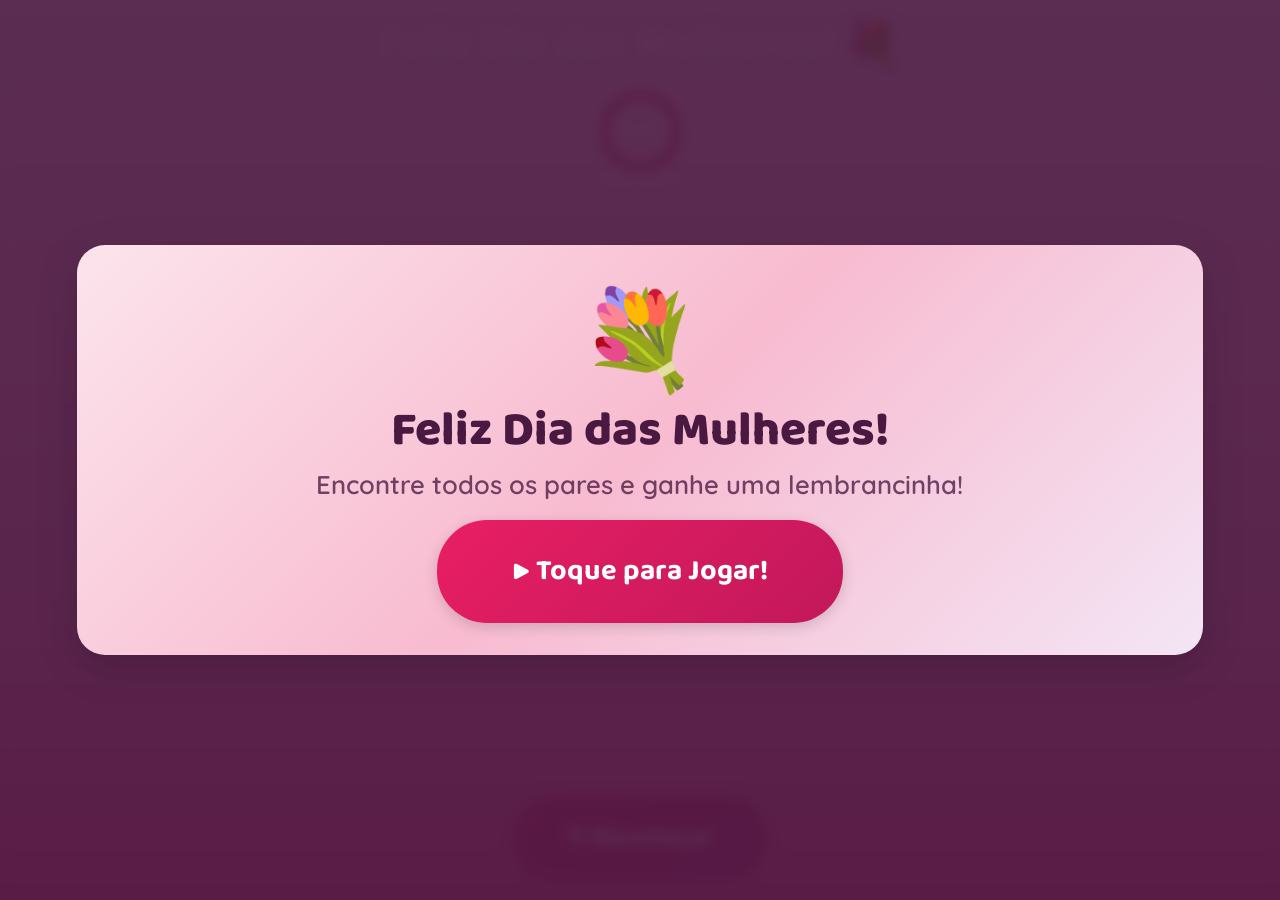
==== commit e0445085: "123" ====
--- a/index.html
+++ b/index.html
@@ -2,149 +2,84 @@
 <html lang="pt-BR">
 <head>
   <meta charset="UTF-8">
-  <meta name="viewport" content="width=1080, height=1920, initial-scale=1.0, user-scalable=no">
-  <title>Jogo da Velha - Dia das Mães</title>
+  <meta name="viewport" content="width=device-width, initial-scale=1.0, maximum-scale=1.0, user-scalable=no">
+  <title>Jogo da Memória - Dia das Mulheres</title>
   <link rel="stylesheet" href="style.css">
   <link href="https://fonts.googleapis.com/css2?family=Baloo+2:wght@400;600;700;800&family=Quicksand:wght@400;500;600;700&display=swap" rel="stylesheet">
 </head>
 <body>
-  <div id="app" class="container">
+  <div id="app">
 
-    <!-- ===== PARTÍCULAS DECORATIVAS ===== -->
+    <!-- ===== PARTÍCULAS ===== -->
     <div class="particles" id="particles"></div>
 
-    <!-- ===== CABEÇALHO ===== -->
+    <!-- ===== BANNER TOPO ===== -->
     <header class="header">
-      <div class="header-decoration">
-        <span class="heart">&#10084;</span>
-        <span class="flower">&#10047;</span>
-        <span class="heart">&#10084;</span>
-      </div>
-      <h1 class="title" id="gameTitle">Feliz Dia das Mães!</h1>
-      <p class="subtitle" id="gameSubtitle">Toque para jogar e ganhe uma lembrancinha! 💐</p>
-      <div class="header-decoration">
-        <span class="flower">&#10047;</span>
-        <span class="heart">&#10084;</span>
-        <span class="flower">&#10047;</span>
-      </div>
+      <img id="bannerImage" class="banner-img" src="images/banner.png" alt="Feliz Dia das Mulheres" onerror="this.onerror=null;this.outerHTML='<h1 class=banner-fallback>Feliz Dia das Mulheres! 💐</h1>'">
     </header>
 
-    <!-- ===== ÁREA DE IMAGEM PERSONALIZADA (BANNER/LOGO) ===== -->
-    <div class="banner-area" id="bannerArea">
-      <img id="bannerImage" src="images/banner.png" alt="Banner Dia das Mães" onerror="this.style.display='none'">
-    </div>
-
-    <!-- ===== TIMER + STATUS ===== -->
-    <div class="game-info">
-      <div class="timer-container">
-        <div class="timer-ring" id="timerRing">
-          <svg viewBox="0 0 120 120">
-            <circle class="timer-bg" cx="60" cy="60" r="54"/>
-            <circle class="timer-progress" id="timerProgress" cx="60" cy="60" r="54"/>
-          </svg>
-          <div class="timer-text" id="timerText">60</div>
-        </div>
-        <span class="timer-label">segundos</span>
+    <!-- ===== TIMER ===== -->
+    <div class="timer-bar">
+      <div class="timer-ring">
+        <svg viewBox="0 0 120 120">
+          <circle class="timer-bg" cx="60" cy="60" r="54"/>
+          <circle class="timer-progress" id="timerProgress" cx="60" cy="60" r="54"/>
+        </svg>
+        <span class="timer-text" id="timerText">60</span>
       </div>
-      <div class="turn-indicator" id="turnIndicator">
-        <span class="turn-label" id="turnLabel">Sua vez!</span>
-        <span class="turn-symbol" id="turnSymbol">❤️</span>
-      </div>
+      <span class="timer-label">segundos</span>
     </div>
 
     <!-- ===== TABULEIRO ===== -->
-    <div class="board-wrapper">
+    <div class="board-area">
       <div class="board" id="board">
-        <div class="cell" data-index="0"></div>
-        <div class="cell" data-index="1"></div>
-        <div class="cell" data-index="2"></div>
-        <div class="cell" data-index="3"></div>
-        <div class="cell" data-index="4"></div>
-        <div class="cell" data-index="5"></div>
-        <div class="cell" data-index="6"></div>
-        <div class="cell" data-index="7"></div>
-        <div class="cell" data-index="8"></div>
+        <!-- Cards gerados via JS -->
       </div>
-      <!-- Linha de vitória animada -->
-      <svg class="win-line-svg" id="winLineSvg" viewBox="0 0 600 600">
-        <line id="winLine" x1="0" y1="0" x2="0" y2="0"/>
-      </svg>
     </div>
 
     <!-- ===== BOTÃO RECOMEÇAR ===== -->
     <div class="actions">
-      <button class="btn btn-restart" id="btnRestart" onclick="restartGame()">
-        <span class="btn-icon">&#8635;</span> Recomeçar
+      <button class="btn" id="btnRestart" onclick="restartGame()">
+        &#8635; Recomeçar
       </button>
     </div>
 
-    <!-- ===== RODAPÉ ===== -->
+    <!-- ===== LOGO RODAPÉ ===== -->
     <footer class="footer">
-      <img id="footerLogo" src="images/logo.png" alt="Logo" class="footer-logo" onerror="this.style.display='none'">
-      <p class="footer-text" id="footerText">Com carinho para as melhores mães! 💖</p>
+      <img id="footerLogo" class="footer-logo" src="images/logo.png" alt="Logo" onerror="this.style.display='none'">
     </footer>
 
-    <!-- ===== TELA INICIAL (ATTRACT SCREEN) ===== -->
+    <!-- ===== TELA INICIAL ===== -->
     <div class="overlay" id="overlayStart">
-      <div class="overlay-content overlay-start">
-        <div class="overlay-icon" id="startIcon">💖</div>
-        <h2 class="overlay-title" id="startTitle">Feliz Dia das Mães!</h2>
-        <p class="overlay-message" id="startMessage">Jogue e ganhe uma lembrancinha especial!</p>
-        <img class="overlay-image" id="startImage" src="images/banner.png" alt="Dia das Mães" onerror="this.style.display='none'">
-        <button class="btn btn-overlay btn-pulse" onclick="startGame()">
-          <span class="btn-icon">&#9654;</span> Toque para Jogar!
-        </button>
+      <div class="overlay-box overlay-start">
+        <div class="overlay-emoji">💐</div>
+        <h2 class="overlay-title" id="startTitle">Feliz Dia das Mulheres!</h2>
+        <p class="overlay-msg" id="startMsg">Encontre todos os pares e ganhe uma lembrancinha!</p>
+        <img class="overlay-img" id="startImg" src="images/banner.png" alt="" onerror="this.style.display='none'">
+        <button class="btn btn-big pulse" onclick="startGame()">&#9654; Toque para Jogar!</button>
       </div>
     </div>
 
-    <!-- ===== OVERLAY: VITÓRIA (Ganhou lembrancinha!) ===== -->
+    <!-- ===== OVERLAY VITÓRIA ===== -->
     <div class="overlay" id="overlayWin">
-      <div class="overlay-content overlay-win">
-        <div class="confetti" id="confetti"></div>
-        <div class="overlay-icon">🎉</div>
+      <div class="overlay-box overlay-win">
+        <div id="confetti" class="confetti"></div>
+        <div class="overlay-emoji">🎉</div>
         <h2 class="overlay-title" id="winTitle">Parabéns, você ganhou!</h2>
-        <p class="overlay-message" id="winMessage">Você é demais! 🎁<br>Retire sua lembrancinha especial!</p>
-        <img class="overlay-image" id="winImage" src="images/vitoria.png" alt="Vitória" onerror="this.style.display='none'">
-        <button class="btn btn-overlay" onclick="restartGame()">
-          <span class="btn-icon">&#8635;</span> Jogar Novamente
-        </button>
+        <p class="overlay-msg" id="winMsg">Você encontrou todos os pares! 🎁<br>Retire sua lembrancinha especial!</p>
+        <img class="overlay-img" id="winImg" src="images/vitoria.png" alt="" onerror="this.style.display='none'">
+        <button class="btn btn-big" onclick="restartGame()">&#8635; Jogar Novamente</button>
       </div>
     </div>
 
-    <!-- ===== OVERLAY: DERROTA (Computador ganhou) ===== -->
-    <div class="overlay" id="overlayLose">
-      <div class="overlay-content overlay-lose">
-        <div class="overlay-icon">😊</div>
-        <h2 class="overlay-title" id="loseTitle">Quase lá!</h2>
-        <p class="overlay-message" id="loseMessage">Não desista! Tente mais uma vez, você consegue! 💪</p>
-        <button class="btn btn-overlay" onclick="restartGame()">
-          <span class="btn-icon">&#8635;</span> Tentar Novamente
-        </button>
-      </div>
-    </div>
-
-    <!-- ===== OVERLAY: EMPATE ===== -->
-    <div class="overlay" id="overlayDraw">
-      <div class="overlay-content overlay-draw">
-        <div class="overlay-icon">🤝</div>
-        <h2 class="overlay-title" id="drawTitle">Empate!</h2>
-        <p class="overlay-message" id="drawMessage">Você jogou muito bem! Tente mais uma vez! 😊</p>
-        <button class="btn btn-overlay" onclick="restartGame()">
-          <span class="btn-icon">&#8635;</span> Jogar Novamente
-        </button>
-      </div>
-    </div>
-
-    <!-- ===== OVERLAY: TEMPO ESGOTADO ===== -->
+    <!-- ===== OVERLAY TEMPO ESGOTADO ===== -->
     <div class="overlay" id="overlayTimeout">
-      <div class="overlay-content overlay-timeout">
-        <div class="overlay-icon">⏰</div>
+      <div class="overlay-box overlay-timeout">
+        <div class="overlay-emoji">⏰</div>
         <h2 class="overlay-title" id="timeoutTitle">Que pena, o tempo acabou!</h2>
-        <p class="overlay-message" id="timeoutMessage">Mas não fique triste! 😊<br>Tente novamente, temos certeza que você consegue!</p>
-        <img class="overlay-image" id="timeoutImage" src="images/tempo_esgotado.png" alt="Tempo Esgotado" onerror="this.style.display='none'">
-        <button class="btn btn-overlay" onclick="restartGame()">
-          <span class="btn-icon">&#8635;</span> Tentar Novamente
-        </button>
+        <p class="overlay-msg" id="timeoutMsg">Mas não fique triste! 😊<br>Tente novamente, temos certeza que você consegue!</p>
+        <img class="overlay-img" id="timeoutImg" src="images/tempo_esgotado.png" alt="" onerror="this.style.display='none'">
+        <button class="btn btn-big" onclick="restartGame()">&#8635; Tentar Novamente</button>
       </div>
     </div>
 
--- a/style.css
+++ b/style.css
@@ -1,735 +1,332 @@
 /* ==========================================
-   JOGO DA VELHA - DIA DAS MÃES
-   Single-player vs Computador
-   Resolução fixa: 1080x1920 (totem vertical)
-   Tema personalizável via variáveis CSS
+   JOGO DA MEMÓRIA – DIA DAS MULHERES
+   Layout 100 % viewport (sem scroll, sem zoom)
+   Proporção ideal: 1080 × 1920 (9:16)
+   Funciona em qualquer tela mobile / desktop
    ========================================== */
 
-/* ===== VARIÁVEIS DE PERSONALIZAÇÃO ===== */
-:root {
-  /* --- Cores Principais --- */
-  --cor-fundo: linear-gradient(180deg, #fce4ec 0%, #f8bbd0 30%, #f48fb1 70%, #ec407a 100%);
-  --cor-fundo-card: rgba(255, 255, 255, 0.95);
+/* ===== VARIÁVEIS ===== */
+:root{
+  --cor-fundo: linear-gradient(180deg,#fce4ec 0%,#f8bbd0 35%,#f48fb1 70%,#ec407a 100%);
   --cor-primaria: #e91e63;
   --cor-primaria-escura: #c2185b;
   --cor-secundaria: #f06292;
-  --cor-destaque: #ff4081;
   --cor-texto: #4a1942;
-  --cor-texto-claro: #ffffff;
-  --cor-sombra: rgba(233, 30, 99, 0.3);
-
-  /* --- Cores do Jogador --- */
-  --cor-jogador: #e91e63;
-  --cor-jogador-bg: rgba(233, 30, 99, 0.1);
-
-  /* --- Cores do Computador --- */
-  --cor-computador: #9c27b0;
-  --cor-computador-bg: rgba(156, 39, 176, 0.1);
-
-  /* --- Cores do Tabuleiro --- */
-  --cor-celula-bg: rgba(255, 255, 255, 0.9);
-  --cor-celula-hover: rgba(233, 30, 99, 0.08);
-  --cor-celula-borda: rgba(233, 30, 99, 0.2);
-  --cor-vitoria-linha: #e91e63;
-
-  /* --- Cores dos Overlays --- */
-  --cor-overlay-bg: rgba(74, 25, 66, 0.92);
-  --cor-overlay-win: linear-gradient(135deg, #fce4ec, #f8bbd0);
-  --cor-overlay-draw: linear-gradient(135deg, #f3e5f5, #e1bee7);
-  --cor-overlay-lose: linear-gradient(135deg, #fce4ec, #f3e5f5);
-  --cor-overlay-timeout: linear-gradient(135deg, #fff3e0, #ffe0b2);
-  --cor-overlay-start: linear-gradient(135deg, #fce4ec, #f8bbd0, #f3e5f5);
-
-  /* --- Timer --- */
-  --cor-timer-bg: rgba(233, 30, 99, 0.1);
-  --cor-timer-progress: #e91e63;
-  --cor-timer-warning: #ff9800;
+  --cor-texto-claro: #fff;
+  --cor-sombra: rgba(233,30,99,.3);
+
+  --cor-card-bg: rgba(255,255,255,.92);
+  --cor-card-back: linear-gradient(135deg,#e91e63,#ad1457);
+  --cor-card-borda: rgba(233,30,99,.18);
+  --cor-card-match: rgba(76,175,80,.18);
+  --cor-card-match-borda: #4caf50;
+
+  --cor-overlay-bg: rgba(74,25,66,.9);
+  --cor-overlay-win: linear-gradient(135deg,#fce4ec,#f8bbd0);
+  --cor-overlay-timeout: linear-gradient(135deg,#fff3e0,#ffe0b2);
+  --cor-overlay-start: linear-gradient(135deg,#fce4ec,#f8bbd0,#f3e5f5);
+
+  --cor-timer: #e91e63;
+  --cor-timer-warn: #ff9800;
   --cor-timer-danger: #f44336;
 
-  /* --- Botões --- */
-  --cor-btn-primario: linear-gradient(135deg, #e91e63, #c2185b);
-  --cor-btn-overlay: linear-gradient(135deg, #e91e63, #ad1457);
-
-  /* --- Fontes --- */
+  --cor-btn: linear-gradient(135deg,#e91e63,#c2185b);
+
   --fonte-titulo: 'Baloo 2', cursive, sans-serif;
   --fonte-corpo: 'Quicksand', sans-serif;
 
-  /* --- Tamanhos do Tabuleiro --- */
-  --tamanho-celula: 190px;
-  --gap-celula: 14px;
-  --borda-raio: 24px;
-  --borda-raio-pequeno: 16px;
-
-  /* --- Animações --- */
-  --anim-duracao: 0.4s;
-  --anim-bounce: cubic-bezier(0.68, -0.55, 0.265, 1.55);
-}
-
-/* ===== RESET E BASE ===== */
-*, *::before, *::after {
-  margin: 0;
-  padding: 0;
-  box-sizing: border-box;
-}
-
-html, body {
-  width: 1080px;
-  height: 1920px;
-  overflow: hidden;
-  -webkit-user-select: none;
-  user-select: none;
-  cursor: default;
-}
-
-body {
-  font-family: var(--fonte-corpo);
-  background: var(--cor-fundo);
-  color: var(--cor-texto);
-  display: flex;
-  justify-content: center;
-  align-items: center;
-}
-
-/* ===== CONTAINER PRINCIPAL ===== */
-.container {
-  width: 1080px;
-  height: 1920px;
-  position: relative;
-  display: flex;
-  flex-direction: column;
-  align-items: center;
-  justify-content: space-between;
-  padding: 30px 40px 20px;
-  overflow: hidden;
-}
-
-/* ===== PARTÍCULAS DECORATIVAS ===== */
-.particles {
-  position: absolute;
-  top: 0;
-  left: 0;
-  width: 100%;
-  height: 100%;
-  pointer-events: none;
-  z-index: 0;
-  overflow: hidden;
-}
-
-.particle {
-  position: absolute;
-  opacity: 0;
-  animation: floatParticle linear infinite;
-  pointer-events: none;
-  font-size: 28px;
-}
-
-@keyframes floatParticle {
-  0% {
-    opacity: 0;
-    transform: translateY(100%) rotate(0deg) scale(0.5);
-  }
-  10% { opacity: 0.6; }
-  90% { opacity: 0.6; }
-  100% {
-    opacity: 0;
-    transform: translateY(-1920px) rotate(360deg) scale(1);
-  }
-}
-
-/* ===== CABEÇALHO ===== */
-.header {
-  text-align: center;
-  z-index: 1;
-  flex-shrink: 0;
-  padding: 10px 0;
-}
-
-.header-decoration {
-  display: flex;
-  justify-content: center;
-  gap: 20px;
-  font-size: 28px;
-  margin: 4px 0;
-}
-
-.heart {
-  color: var(--cor-primaria);
-  animation: heartbeat 1.5s ease-in-out infinite;
-  display: inline-block;
-}
-
-.flower {
-  color: var(--cor-secundaria);
-  animation: sway 3s ease-in-out infinite;
-  display: inline-block;
-}
-
-@keyframes heartbeat {
-  0%, 100% { transform: scale(1); }
-  15% { transform: scale(1.3); }
-  30% { transform: scale(1); }
-  45% { transform: scale(1.2); }
-  60% { transform: scale(1); }
-}
-
-@keyframes sway {
-  0%, 100% { transform: rotate(0deg); }
-  25% { transform: rotate(10deg); }
-  75% { transform: rotate(-10deg); }
-}
-
-.title {
-  font-family: var(--fonte-titulo);
-  font-size: 62px;
-  font-weight: 800;
-  color: var(--cor-texto-claro);
-  text-shadow:
-    0 3px 6px rgba(0, 0, 0, 0.15),
-    0 0 40px rgba(255, 255, 255, 0.3);
-  line-height: 1.1;
-  letter-spacing: 1px;
-}
-
-.subtitle {
-  font-size: 28px;
-  font-weight: 600;
-  color: rgba(255, 255, 255, 0.9);
-  margin-top: 4px;
-  text-shadow: 0 2px 4px rgba(0, 0, 0, 0.1);
-}
-
-/* ===== BANNER / IMAGEM PERSONALIZADA ===== */
-.banner-area {
-  width: 100%;
-  max-height: 140px;
-  display: flex;
-  justify-content: center;
-  align-items: center;
-  z-index: 1;
-  flex-shrink: 0;
-  margin: 5px 0;
-}
-
-.banner-area img {
-  max-width: 90%;
-  max-height: 130px;
-  object-fit: contain;
-  border-radius: var(--borda-raio-pequeno);
-  filter: drop-shadow(0 4px 12px rgba(0, 0, 0, 0.15));
-}
-
-/* ===== GAME INFO (Timer + Turn) ===== */
-.game-info {
-  display: flex;
-  align-items: center;
-  justify-content: center;
-  gap: 50px;
-  z-index: 1;
-  flex-shrink: 0;
-  margin: 10px 0;
-  padding: 18px 40px;
-  background: var(--cor-fundo-card);
-  border-radius: var(--borda-raio);
-  box-shadow: 0 8px 32px rgba(0, 0, 0, 0.08);
+  --raio: 16px;
+  --raio-card: 12px;
+  --anim: .45s;
+  --bounce: cubic-bezier(.68,-.55,.265,1.55);
+}
+
+/* ===== RESET ===== */
+*,*::before,*::after{margin:0;padding:0;box-sizing:border-box}
+
+html,body{
+  width:100%;height:100%;
+  overflow:hidden;
+  -webkit-user-select:none;user-select:none;
+  -webkit-tap-highlight-color:transparent;
+  touch-action:manipulation;
+}
+
+body{
+  font-family:var(--fonte-corpo);
+  background:var(--cor-fundo);
+  color:var(--cor-texto);
+}
+
+/* ===== APP – ocupa 100 % da viewport ===== */
+#app{
+  width:100vw;height:100vh;
+  display:flex;flex-direction:column;
+  align-items:center;
+  position:relative;
+  overflow:hidden;
+}
+
+/* ===== PARTÍCULAS ===== */
+.particles{position:absolute;inset:0;pointer-events:none;overflow:hidden;z-index:0}
+.particle{position:absolute;opacity:0;animation:floatP linear infinite;font-size:1.4rem}
+@keyframes floatP{
+  0%{opacity:0;transform:translateY(100vh) rotate(0) scale(.5)}
+  10%{opacity:.55}90%{opacity:.55}
+  100%{opacity:0;transform:translateY(-20vh) rotate(360deg) scale(1)}
+}
+
+/* ===== BANNER TOPO ===== */
+.header{
+  flex:0 0 auto;
+  width:100%;
+  display:flex;justify-content:center;align-items:center;
+  padding:1.2vh 4vw .4vh;
+  z-index:1;
+}
+.banner-img{
+  max-width:72%;
+  max-height:10vh;
+  object-fit:contain;
+  filter:drop-shadow(0 2px 8px rgba(0,0,0,.12));
+}
+.banner-fallback{
+  font-family:var(--fonte-titulo);
+  font-size:clamp(1.4rem,4.5vw,2.8rem);
+  color:var(--cor-texto-claro);
+  text-shadow:0 2px 6px rgba(0,0,0,.15);
+  text-align:center;
 }
 
 /* ===== TIMER ===== */
-.timer-container {
-  display: flex;
-  flex-direction: column;
-  align-items: center;
-  gap: 4px;
-}
-
-.timer-ring {
-  position: relative;
-  width: 110px;
-  height: 110px;
-}
-
-.timer-ring svg {
-  width: 100%;
-  height: 100%;
-  transform: rotate(-90deg);
-}
-
-.timer-bg {
-  fill: none;
-  stroke: rgba(233, 30, 99, 0.15);
-  stroke-width: 8;
-}
-
-.timer-progress {
-  fill: none;
-  stroke: var(--cor-timer-progress);
-  stroke-width: 8;
-  stroke-linecap: round;
-  stroke-dasharray: 339.292;
-  stroke-dashoffset: 0;
-  transition: stroke-dashoffset 1s linear, stroke 0.5s ease;
-  filter: drop-shadow(0 0 8px rgba(233, 30, 99, 0.5));
-}
-
-.timer-progress.warning {
-  stroke: var(--cor-timer-warning);
-  filter: drop-shadow(0 0 8px rgba(255, 152, 0, 0.5));
-}
-
-.timer-progress.danger {
-  stroke: var(--cor-timer-danger);
-  filter: drop-shadow(0 0 12px rgba(244, 67, 54, 0.6));
-  animation: timerPulse 0.5s ease-in-out infinite;
-}
-
-@keyframes timerPulse {
-  0%, 100% { stroke-width: 8; }
-  50% { stroke-width: 11; }
-}
-
-.timer-text {
-  position: absolute;
-  top: 50%;
-  left: 50%;
-  transform: translate(-50%, -50%);
-  font-family: var(--fonte-titulo);
-  font-size: 44px;
-  font-weight: 800;
-  color: var(--cor-texto);
-  text-shadow: 0 2px 6px rgba(0, 0, 0, 0.08);
-}
-
-.timer-label {
-  font-size: 16px;
-  font-weight: 600;
-  color: rgba(74, 25, 66, 0.6);
-  text-transform: uppercase;
-  letter-spacing: 3px;
-}
-
-/* ===== INDICADOR DE VEZ ===== */
-.turn-indicator {
-  display: flex;
-  flex-direction: column;
-  align-items: center;
-  gap: 4px;
-}
-
-.turn-label {
-  font-family: var(--fonte-titulo);
-  font-size: 30px;
-  font-weight: 700;
-  color: var(--cor-texto);
-  transition: all 0.3s ease;
-}
-
-.turn-label.waiting {
-  color: rgba(74, 25, 66, 0.4);
-}
-
-.turn-symbol {
-  font-size: 50px;
-  animation: turnBounce 1s ease-in-out infinite;
-  transition: all 0.3s ease;
-}
-
-@keyframes turnBounce {
-  0%, 100% { transform: translateY(0); }
-  50% { transform: translateY(-6px); }
+.timer-bar{
+  flex:0 0 auto;
+  display:flex;flex-direction:column;align-items:center;
+  gap:0;
+  padding:.6vh 0 .2vh;
+  z-index:1;
+}
+.timer-ring{
+  position:relative;
+  width:clamp(54px,9vh,100px);
+  height:clamp(54px,9vh,100px);
+}
+.timer-ring svg{width:100%;height:100%;transform:rotate(-90deg)}
+.timer-bg{fill:none;stroke:rgba(255,255,255,.3);stroke-width:8}
+.timer-progress{
+  fill:none;stroke:var(--cor-timer);stroke-width:8;
+  stroke-linecap:round;
+  stroke-dasharray:339.292;stroke-dashoffset:0;
+  transition:stroke-dashoffset 1s linear,stroke .5s;
+  filter:drop-shadow(0 0 6px rgba(233,30,99,.45));
+}
+.timer-progress.warn{stroke:var(--cor-timer-warn);filter:drop-shadow(0 0 6px rgba(255,152,0,.5))}
+.timer-progress.danger{stroke:var(--cor-timer-danger);filter:drop-shadow(0 0 8px rgba(244,67,54,.55));animation:tPulse .5s infinite}
+@keyframes tPulse{0%,100%{stroke-width:8}50%{stroke-width:11}}
+
+.timer-text{
+  position:absolute;inset:0;
+  display:flex;align-items:center;justify-content:center;
+  font-family:var(--fonte-titulo);
+  font-size:clamp(1.3rem,4vh,2.4rem);
+  font-weight:800;color:var(--cor-texto-claro);
+  text-shadow:0 1px 4px rgba(0,0,0,.18);
+}
+.timer-label{
+  font-size:.7rem;font-weight:600;
+  color:rgba(255,255,255,.75);
+  text-transform:uppercase;letter-spacing:2px;
 }
 
 /* ===== TABULEIRO ===== */
-.board-wrapper {
-  position: relative;
-  z-index: 1;
-  flex-shrink: 0;
-  margin: 10px 0;
-}
-
-.board {
-  display: grid;
-  grid-template-columns: repeat(3, var(--tamanho-celula));
-  grid-template-rows: repeat(3, var(--tamanho-celula));
-  gap: var(--gap-celula);
-  padding: 24px;
-  background: var(--cor-fundo-card);
-  border-radius: var(--borda-raio);
-  box-shadow:
-    0 12px 40px rgba(0, 0, 0, 0.1),
-    0 0 0 4px rgba(233, 30, 99, 0.1);
-}
-
-.board.locked {
-  pointer-events: none;
-}
-
-.cell {
-  width: var(--tamanho-celula);
-  height: var(--tamanho-celula);
-  background: var(--cor-celula-bg);
-  border: 3px solid var(--cor-celula-borda);
-  border-radius: var(--borda-raio-pequeno);
-  display: flex;
-  align-items: center;
-  justify-content: center;
-  cursor: pointer;
-  transition: all 0.25s ease;
-  position: relative;
-  overflow: hidden;
-}
-
-.cell:hover:not(.taken) {
-  background: var(--cor-celula-hover);
-  transform: scale(1.04);
-  border-color: var(--cor-primaria);
-  box-shadow: 0 6px 20px var(--cor-sombra);
-}
-
-.cell:active:not(.taken) {
-  transform: scale(0.96);
-}
-
-.cell.taken {
-  cursor: default;
-}
-
-.cell .mark {
-  font-size: 85px;
-  line-height: 1;
-  animation: popIn var(--anim-duracao) var(--anim-bounce);
-  display: flex;
-  align-items: center;
-  justify-content: center;
-}
-
-.cell .mark img {
-  width: 120px;
-  height: 120px;
-  object-fit: contain;
-  animation: popIn var(--anim-duracao) var(--anim-bounce);
-}
-
-.cell .mark-x {
-  color: var(--cor-jogador);
-}
-
-.cell .mark-o {
-  color: var(--cor-computador);
-}
-
-.cell.win-cell {
-  animation: winGlow 0.8s ease-in-out infinite alternate;
-  border-color: var(--cor-primaria);
-}
-
-@keyframes popIn {
-  0% { transform: scale(0) rotate(-180deg); opacity: 0; }
-  60% { transform: scale(1.2) rotate(10deg); }
-  100% { transform: scale(1) rotate(0deg); opacity: 1; }
-}
-
-@keyframes winGlow {
-  from {
-    box-shadow: 0 0 15px var(--cor-sombra);
-    background: var(--cor-celula-bg);
-  }
-  to {
-    box-shadow: 0 0 35px var(--cor-sombra), 0 0 60px rgba(233, 30, 99, 0.15);
-    background: rgba(233, 30, 99, 0.08);
-  }
-}
-
-/* ===== LINHA DE VITÓRIA ===== */
-.win-line-svg {
-  position: absolute;
-  top: 24px;
-  left: 24px;
-  width: calc(var(--tamanho-celula) * 3 + var(--gap-celula) * 2);
-  height: calc(var(--tamanho-celula) * 3 + var(--gap-celula) * 2);
-  pointer-events: none;
-  z-index: 10;
-  display: none;
-}
-
-.win-line-svg line {
-  stroke: var(--cor-vitoria-linha);
-  stroke-width: 8;
-  stroke-linecap: round;
-  filter: drop-shadow(0 0 10px var(--cor-sombra));
-  stroke-dasharray: 1000;
-  stroke-dashoffset: 1000;
-  animation: drawLine 0.6s ease forwards;
-}
-
-@keyframes drawLine {
-  to { stroke-dashoffset: 0; }
-}
-
-/* ===== BOTÕES ===== */
-.actions {
-  display: flex;
-  gap: 20px;
-  z-index: 1;
-  flex-shrink: 0;
-  margin: 10px 0;
-}
-
-.btn {
-  font-family: var(--fonte-titulo);
-  font-size: 30px;
-  font-weight: 700;
-  border: none;
-  border-radius: 60px;
-  padding: 20px 56px;
-  cursor: pointer;
-  display: flex;
-  align-items: center;
-  gap: 10px;
-  transition: all 0.3s ease;
-  color: var(--cor-texto-claro);
-  text-shadow: 0 2px 4px rgba(0, 0, 0, 0.15);
-  box-shadow: 0 6px 20px rgba(0, 0, 0, 0.15);
-  -webkit-tap-highlight-color: transparent;
-}
-
-.btn:hover {
-  transform: translateY(-3px);
-  box-shadow: 0 10px 30px rgba(0, 0, 0, 0.2);
-}
-
-.btn:active {
-  transform: translateY(0) scale(0.97);
-  box-shadow: 0 4px 10px rgba(0, 0, 0, 0.15);
-}
-
-.btn-icon {
-  font-size: 32px;
-}
-
-.btn-restart {
-  background: var(--cor-btn-primario);
-}
-
-.btn-overlay {
-  background: var(--cor-btn-overlay);
-  font-size: 34px;
-  padding: 24px 64px;
-  margin-top: 20px;
-}
-
-.btn-pulse {
-  animation: btnPulse 2s ease-in-out infinite;
-}
-
-@keyframes btnPulse {
-  0%, 100% { transform: scale(1); box-shadow: 0 6px 20px rgba(0, 0, 0, 0.15); }
-  50% { transform: scale(1.06); box-shadow: 0 10px 40px rgba(233, 30, 99, 0.4); }
-}
+.board-area{
+  flex:1 1 auto;
+  display:flex;align-items:center;justify-content:center;
+  width:100%;
+  min-height:0;          /* impede estouro do flex */
+  padding:1vh 0;
+  z-index:1;
+}
+.board{
+  /* 70 % da largura, máximo 80 % da altura */
+  width:70vw;
+  max-height:62vh;
+  display:grid;
+  grid-template-columns:repeat(3,1fr);
+  grid-template-rows:repeat(4,1fr);
+  gap:clamp(6px,1.2vw,14px);
+  aspect-ratio:3/4;       /* mantém 3×4 proporcional */
+}
+
+/* ===== CARD ===== */
+.card{
+  position:relative;
+  border-radius:var(--raio-card);
+  cursor:pointer;
+  perspective:800px;
+  -webkit-perspective:800px;
+}
+.card-inner{
+  width:100%;height:100%;
+  position:relative;
+  transform-style:preserve-3d;
+  transition:transform var(--anim) var(--bounce);
+  border-radius:var(--raio-card);
+}
+.card.flipped .card-inner{transform:rotateY(180deg)}
+
+.card-face{
+  position:absolute;inset:0;
+  backface-visibility:hidden;-webkit-backface-visibility:hidden;
+  border-radius:var(--raio-card);
+  display:flex;align-items:center;justify-content:center;
+  overflow:hidden;
+}
+
+/* VERSO (visível por padrão) */
+.card-back{
+  background:var(--cor-card-back);
+  border:3px solid rgba(255,255,255,.25);
+  box-shadow:0 4px 16px rgba(0,0,0,.1);
+  z-index:2;
+}
+.card-back-label{
+  font-family:var(--fonte-titulo);
+  font-size:clamp(1.6rem,4vw,3rem);
+  font-weight:800;
+  color:rgba(255,255,255,.92);
+  text-shadow:0 2px 4px rgba(0,0,0,.15);
+}
+
+/* FRENTE (imagem) */
+.card-front{
+  background:var(--cor-card-bg);
+  border:3px solid var(--cor-card-borda);
+  transform:rotateY(180deg);
+}
+.card-front img{
+  width:88%;height:88%;
+  object-fit:contain;
+}
+
+/* MATCHED */
+.card.matched .card-front{
+  border-color:var(--cor-card-match-borda);
+  background:var(--cor-card-match);
+  animation:matchPop .5s var(--bounce);
+}
+@keyframes matchPop{
+  0%{transform:rotateY(180deg) scale(1)}
+  50%{transform:rotateY(180deg) scale(1.08)}
+  100%{transform:rotateY(180deg) scale(1)}
+}
+.card.matched{pointer-events:none}
+
+/* ===== BOTÃO ===== */
+.actions{
+  flex:0 0 auto;
+  padding:.8vh 0;
+  z-index:1;
+}
+.btn{
+  font-family:var(--fonte-titulo);
+  font-size:clamp(1rem,2.5vw,1.5rem);
+  font-weight:700;
+  border:none;border-radius:50px;
+  padding:.9em 2.2em;
+  color:var(--cor-texto-claro);
+  background:var(--cor-btn);
+  box-shadow:0 4px 14px rgba(0,0,0,.15);
+  cursor:pointer;
+  transition:transform .25s,box-shadow .25s;
+}
+.btn:active{transform:scale(.96)}
+.btn-big{font-size:clamp(1.2rem,3vw,1.8rem);padding:1em 2.6em;margin-top:1.2vh}
+.pulse{animation:pulse 2s ease-in-out infinite}
+@keyframes pulse{0%,100%{transform:scale(1);box-shadow:0 4px 14px rgba(0,0,0,.15)}50%{transform:scale(1.05);box-shadow:0 8px 28px var(--cor-sombra)}}
 
 /* ===== RODAPÉ ===== */
-.footer {
-  text-align: center;
-  z-index: 1;
-  flex-shrink: 0;
-  padding: 5px 0 15px;
-}
-
-.footer-logo {
-  max-height: 70px;
-  max-width: 280px;
-  object-fit: contain;
-  margin-bottom: 6px;
-  filter: drop-shadow(0 2px 8px rgba(0, 0, 0, 0.15));
-}
-
-.footer-text {
-  font-size: 22px;
-  font-weight: 600;
-  color: rgba(255, 255, 255, 0.85);
-  text-shadow: 0 1px 3px rgba(0, 0, 0, 0.1);
+.footer{
+  flex:0 0 auto;
+  width:100%;
+  display:flex;justify-content:center;align-items:center;
+  padding:.4vh 4vw 1.2vh;
+  z-index:1;
+}
+.footer-logo{
+  max-width:60%;
+  max-height:9vh;
+  object-fit:contain;
+  filter:drop-shadow(0 2px 8px rgba(0,0,0,.12));
 }
 
 /* ===== OVERLAYS ===== */
-.overlay {
-  position: fixed;
-  top: 0;
-  left: 0;
-  width: 1080px;
-  height: 1920px;
-  background: var(--cor-overlay-bg);
-  display: flex;
-  align-items: center;
-  justify-content: center;
-  z-index: 100;
-  opacity: 0;
-  visibility: hidden;
-  transition: all 0.5s ease;
-  backdrop-filter: blur(8px);
-}
-
-.overlay.visible {
-  opacity: 1;
-  visibility: visible;
-}
-
-.overlay-content {
-  text-align: center;
-  padding: 50px 60px;
-  border-radius: 40px;
-  max-width: 850px;
-  width: 90%;
-  transform: scale(0.8) translateY(40px);
-  transition: all 0.5s var(--anim-bounce);
-  box-shadow: 0 20px 60px rgba(0, 0, 0, 0.2);
-  position: relative;
-  overflow: hidden;
-}
-
-.overlay.visible .overlay-content {
-  transform: scale(1) translateY(0);
-}
-
-.overlay-win {
-  background: var(--cor-overlay-win);
-}
-
-.overlay-draw {
-  background: var(--cor-overlay-draw);
-}
-
-.overlay-lose {
-  background: var(--cor-overlay-lose);
-}
-
-.overlay-timeout {
-  background: var(--cor-overlay-timeout);
-}
-
-.overlay-start {
-  background: var(--cor-overlay-start);
-}
-
-.overlay-icon {
-  font-size: 110px;
-  margin-bottom: 15px;
-  animation: bounceIn 0.8s var(--anim-bounce);
-}
-
-@keyframes bounceIn {
-  0% { transform: scale(0); }
-  50% { transform: scale(1.3); }
-  70% { transform: scale(0.9); }
-  100% { transform: scale(1); }
-}
-
-.overlay-title {
-  font-family: var(--fonte-titulo);
-  font-size: 54px;
-  font-weight: 800;
-  color: var(--cor-texto);
-  margin-bottom: 12px;
-  line-height: 1.15;
-}
-
-.overlay-message {
-  font-size: 28px;
-  font-weight: 600;
-  color: rgba(74, 25, 66, 0.8);
-  line-height: 1.5;
-  margin-bottom: 10px;
-}
-
-.overlay-image {
-  max-width: 320px;
-  max-height: 200px;
-  object-fit: contain;
-  margin: 15px auto;
-  border-radius: var(--borda-raio-pequeno);
-  display: block;
+.overlay{
+  position:fixed;inset:0;
+  width:100vw;height:100vh;
+  background:var(--cor-overlay-bg);
+  display:flex;align-items:center;justify-content:center;
+  z-index:100;
+  opacity:0;visibility:hidden;
+  transition:opacity .4s,visibility .4s;
+  backdrop-filter:blur(6px);-webkit-backdrop-filter:blur(6px);
+}
+.overlay.visible{opacity:1;visibility:visible}
+
+.overlay-box{
+  text-align:center;
+  padding:3.5vh 5vw;
+  border-radius:28px;
+  max-width:88vw;width:88vw;
+  transform:scale(.85) translateY(30px);
+  transition:transform .5s var(--bounce);
+  box-shadow:0 12px 40px rgba(0,0,0,.18);
+  position:relative;overflow:hidden;
+}
+.overlay.visible .overlay-box{transform:scale(1) translateY(0)}
+
+.overlay-start{background:var(--cor-overlay-start)}
+.overlay-win{background:var(--cor-overlay-win)}
+.overlay-timeout{background:var(--cor-overlay-timeout)}
+
+.overlay-emoji{font-size:clamp(3rem,10vw,6rem);margin-bottom:.6vh;animation:bounceIn .8s var(--bounce)}
+@keyframes bounceIn{0%{transform:scale(0)}50%{transform:scale(1.25)}70%{transform:scale(.9)}100%{transform:scale(1)}}
+
+.overlay-title{
+  font-family:var(--fonte-titulo);
+  font-size:clamp(1.5rem,5vw,3rem);
+  font-weight:800;color:var(--cor-texto);
+  margin-bottom:.6vh;line-height:1.2;
+}
+.overlay-msg{
+  font-size:clamp(.95rem,2.8vw,1.6rem);
+  font-weight:600;color:rgba(74,25,66,.78);
+  line-height:1.5;margin-bottom:.6vh;
+}
+.overlay-img{
+  max-width:55vw;max-height:14vh;
+  object-fit:contain;margin:.8vh auto;display:block;
+  border-radius:var(--raio);
 }
 
 /* ===== CONFETTI ===== */
-.confetti {
-  position: absolute;
-  top: 0;
-  left: 0;
-  width: 100%;
-  height: 100%;
-  pointer-events: none;
-  overflow: hidden;
-}
-
-.confetti-piece {
-  position: absolute;
-  top: -20px;
-  width: 12px;
-  height: 28px;
-  border-radius: 3px;
-  animation: confettiFall linear forwards;
-}
-
-@keyframes confettiFall {
-  0% {
-    opacity: 1;
-    transform: translateY(0) rotate(0deg) scale(1);
-  }
-  100% {
-    opacity: 0;
-    transform: translateY(600px) rotate(720deg) scale(0.5);
-  }
-}
+.confetti{position:absolute;inset:0;pointer-events:none;overflow:hidden}
+.confetti-piece{
+  position:absolute;top:-10px;
+  width:10px;height:22px;border-radius:2px;
+  animation:cFall linear forwards;
+}
+@keyframes cFall{0%{opacity:1;transform:translateY(0) rotate(0) scale(1)}100%{opacity:0;transform:translateY(55vh) rotate(720deg) scale(.4)}}
+
+/* ===== AUTO-RESTART BAR ===== */
+.auto-bar{width:100%;height:5px;background:rgba(74,25,66,.12);border-radius:3px;margin-top:1.2vh;overflow:hidden}
+.auto-progress{height:100%;background:var(--cor-primaria);border-radius:3px;transition:width 1s linear}
+.auto-text{font-size:.75rem;color:rgba(74,25,66,.45);margin-top:.4vh}
 
 /* ===== SHAKE ===== */
-@keyframes shake {
-  0%, 100% { transform: translateX(0); }
-  10% { transform: translateX(-6px); }
-  20% { transform: translateX(6px); }
-  30% { transform: translateX(-6px); }
-  40% { transform: translateX(6px); }
-  50% { transform: translateX(-4px); }
-  60% { transform: translateX(4px); }
-  70% { transform: translateX(-2px); }
-  80% { transform: translateX(2px); }
-}
-
-.shake {
-  animation: shake 0.6s ease-in-out;
-}
-
-/* ===== AUTO-RESTART COUNTDOWN ===== */
-.auto-restart-bar {
-  width: 100%;
-  height: 6px;
-  background: rgba(74, 25, 66, 0.15);
-  border-radius: 3px;
-  margin-top: 20px;
-  overflow: hidden;
-}
-
-.auto-restart-progress {
-  height: 100%;
-  background: var(--cor-primaria);
-  border-radius: 3px;
-  transition: width 1s linear;
-}
-
-.auto-restart-text {
-  font-size: 18px;
-  color: rgba(74, 25, 66, 0.5);
-  margin-top: 8px;
-}
-
-/* ===== ATTRACT MODE ANIMATIONS ===== */
-.overlay-start .overlay-icon {
-  animation: floatHeart 3s ease-in-out infinite;
-}
-
-@keyframes floatHeart {
-  0%, 100% { transform: translateY(0) scale(1); }
-  50% { transform: translateY(-15px) scale(1.1); }
-}
-
-/* ===== IDLE PULSE (attract attention) ===== */
-@keyframes idlePulse {
-  0%, 100% { opacity: 1; }
-  50% { opacity: 0.7; }
-}
+@keyframes shake{0%,100%{transform:translateX(0)}20%{transform:translateX(-5px)}40%{transform:translateX(5px)}60%{transform:translateX(-3px)}80%{transform:translateX(3px)}}
+.shake{animation:shake .5s ease-in-out}
+
+/* ===== ATTRACT FLOAT ===== */
+.overlay-start .overlay-emoji{animation:floatH 3s ease-in-out infinite}
+@keyframes floatH{0%,100%{transform:translateY(0) scale(1)}50%{transform:translateY(-10px) scale(1.08)}}
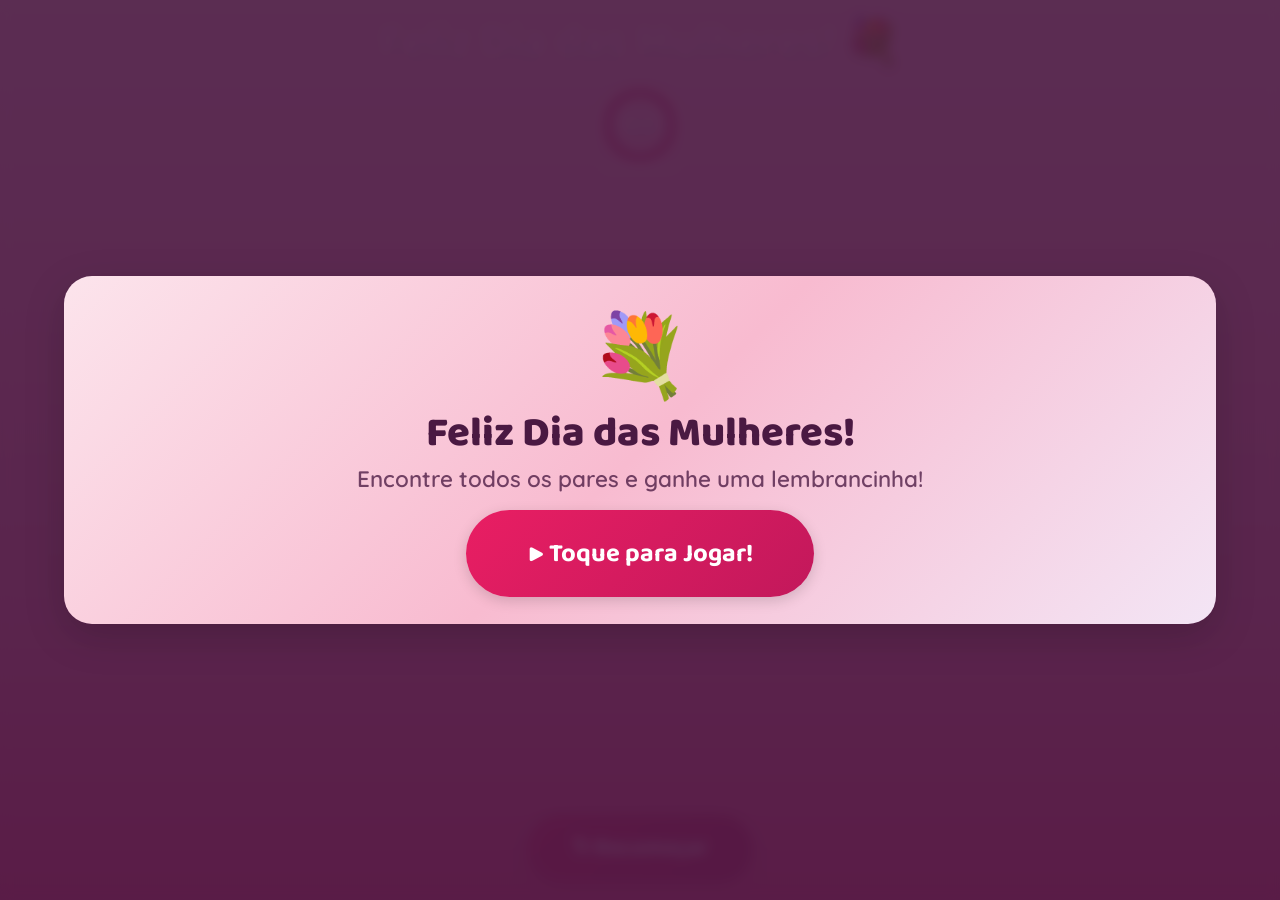
==== commit c6b22984: "1234" ====
--- a/index.html
+++ b/index.html
@@ -2,10 +2,19 @@
 <html lang="pt-BR">
 <head>
   <meta charset="UTF-8">
-  <meta name="viewport" content="width=device-width, initial-scale=1.0, maximum-scale=1.0, user-scalable=no">
+  <meta name="viewport" content="width=device-width, initial-scale=1.0, maximum-scale=1.0, minimum-scale=1.0, user-scalable=no, viewport-fit=cover">
   <title>Jogo da Memória - Dia das Mulheres</title>
   <link rel="stylesheet" href="style.css">
   <link href="https://fonts.googleapis.com/css2?family=Baloo+2:wght@400;600;700;800&family=Quicksand:wght@400;500;600;700&display=swap" rel="stylesheet">
+  <script>
+    // Calcula a altura real da viewport no mobile (sem barra de endereço)
+    function setVH(){
+      document.documentElement.style.setProperty('--vh-real', window.innerHeight + 'px');
+    }
+    setVH();
+    window.addEventListener('resize', setVH);
+    window.addEventListener('orientationchange', function(){ setTimeout(setVH, 150); });
+  </script>
 </head>
 <body>
   <div id="app">
--- a/style.css
+++ b/style.css
@@ -1,7 +1,7 @@
 /* ==========================================
    JOGO DA MEMÓRIA – DIA DAS MULHERES
    Layout 100 % viewport (sem scroll, sem zoom)
-   Proporção ideal: 1080 × 1920 (9:16)
+   Proporção ideal: 9:16
    Funciona em qualquer tela mobile / desktop
    ========================================== */
 
@@ -39,28 +39,46 @@
   --raio-card: 12px;
   --anim: .45s;
   --bounce: cubic-bezier(.68,-.55,.265,1.55);
+
+  /* Altura real da viewport (fallback p/ navegadores antigos) */
+  --vh-real: 100vh;
+}
+
+/* Suporte a dvh (dynamic viewport height) — resolve a barra do navegador mobile */
+@supports (height: 100dvh) {
+  :root { --vh-real: 100dvh; }
 }
 
 /* ===== RESET ===== */
 *,*::before,*::after{margin:0;padding:0;box-sizing:border-box}
 
-html,body{
+html{
   width:100%;height:100%;
+  overflow:hidden;
+}
+
+body{
+  width:100%;
+  height:100%;
+  height:var(--vh-real);
   overflow:hidden;
   -webkit-user-select:none;user-select:none;
   -webkit-tap-highlight-color:transparent;
   touch-action:manipulation;
-}
-
-body{
   font-family:var(--fonte-corpo);
   background:var(--cor-fundo);
   color:var(--cor-texto);
 }
 
+/* Impede qualquer imagem de estourar o viewport */
+img{max-width:100%;height:auto}
+
 /* ===== APP – ocupa 100 % da viewport ===== */
 #app{
-  width:100vw;height:100vh;
+  width:100%;
+  height:100%;
+  height:var(--vh-real);
+  max-width:100%;
   display:flex;flex-direction:column;
   align-items:center;
   position:relative;
@@ -71,7 +89,7 @@
 .particles{position:absolute;inset:0;pointer-events:none;overflow:hidden;z-index:0}
 .particle{position:absolute;opacity:0;animation:floatP linear infinite;font-size:1.4rem}
 @keyframes floatP{
-  0%{opacity:0;transform:translateY(100vh) rotate(0) scale(.5)}
+  0%{opacity:0;transform:translateY(var(--vh-real)) rotate(0) scale(.5)}
   10%{opacity:.55}90%{opacity:.55}
   100%{opacity:0;transform:translateY(-20vh) rotate(360deg) scale(1)}
 }
@@ -81,12 +99,15 @@
   flex:0 0 auto;
   width:100%;
   display:flex;justify-content:center;align-items:center;
-  padding:1.2vh 4vw .4vh;
+  padding:1vh 4% .4vh;
   z-index:1;
 }
 .banner-img{
+  display:block;
   max-width:72%;
   max-height:10vh;
+  width:auto;
+  height:auto;
   object-fit:contain;
   filter:drop-shadow(0 2px 8px rgba(0,0,0,.12));
 }
@@ -108,8 +129,8 @@
 }
 .timer-ring{
   position:relative;
-  width:clamp(54px,9vh,100px);
-  height:clamp(54px,9vh,100px);
+  width:clamp(48px,8vh,90px);
+  height:clamp(48px,8vh,90px);
 }
 .timer-ring svg{width:100%;height:100%;transform:rotate(-90deg)}
 .timer-bg{fill:none;stroke:rgba(255,255,255,.3);stroke-width:8}
@@ -128,12 +149,12 @@
   position:absolute;inset:0;
   display:flex;align-items:center;justify-content:center;
   font-family:var(--fonte-titulo);
-  font-size:clamp(1.3rem,4vh,2.4rem);
+  font-size:clamp(1.1rem,3.5vh,2.2rem);
   font-weight:800;color:var(--cor-texto-claro);
   text-shadow:0 1px 4px rgba(0,0,0,.18);
 }
 .timer-label{
-  font-size:.7rem;font-weight:600;
+  font-size:.65rem;font-weight:600;
   color:rgba(255,255,255,.75);
   text-transform:uppercase;letter-spacing:2px;
 }
@@ -144,17 +165,17 @@
   display:flex;align-items:center;justify-content:center;
   width:100%;
   min-height:0;          /* impede estouro do flex */
-  padding:1vh 0;
-  z-index:1;
+  padding:0.8vh 0;
+  z-index:1;
+  overflow:hidden;
 }
 .board{
-  /* 70 % da largura, máximo 80 % da altura */
-  width:70vw;
-  max-height:62vh;
+  width:min(70vw, 95%);
+  max-height:60vh;
   display:grid;
   grid-template-columns:repeat(3,1fr);
   grid-template-rows:repeat(4,1fr);
-  gap:clamp(6px,1.2vw,14px);
+  gap:clamp(4px,1vw,12px);
   aspect-ratio:3/4;       /* mantém 3×4 proporcional */
 }
 
@@ -192,7 +213,7 @@
 }
 .card-back-label{
   font-family:var(--fonte-titulo);
-  font-size:clamp(1.6rem,4vw,3rem);
+  font-size:clamp(1.4rem,3.5vw,2.8rem);
   font-weight:800;
   color:rgba(255,255,255,.92);
   text-shadow:0 2px 4px rgba(0,0,0,.15);
@@ -225,15 +246,15 @@
 /* ===== BOTÃO ===== */
 .actions{
   flex:0 0 auto;
-  padding:.8vh 0;
+  padding:.6vh 0;
   z-index:1;
 }
 .btn{
   font-family:var(--fonte-titulo);
-  font-size:clamp(1rem,2.5vw,1.5rem);
+  font-size:clamp(.9rem,2.2vw,1.4rem);
   font-weight:700;
   border:none;border-radius:50px;
-  padding:.9em 2.2em;
+  padding:.7em 2em;
   color:var(--cor-texto-claro);
   background:var(--cor-btn);
   box-shadow:0 4px 14px rgba(0,0,0,.15);
@@ -241,7 +262,7 @@
   transition:transform .25s,box-shadow .25s;
 }
 .btn:active{transform:scale(.96)}
-.btn-big{font-size:clamp(1.2rem,3vw,1.8rem);padding:1em 2.6em;margin-top:1.2vh}
+.btn-big{font-size:clamp(1.1rem,2.8vw,1.6rem);padding:.9em 2.4em;margin-top:1vh}
 .pulse{animation:pulse 2s ease-in-out infinite}
 @keyframes pulse{0%,100%{transform:scale(1);box-shadow:0 4px 14px rgba(0,0,0,.15)}50%{transform:scale(1.05);box-shadow:0 8px 28px var(--cor-sombra)}}
 
@@ -250,38 +271,49 @@
   flex:0 0 auto;
   width:100%;
   display:flex;justify-content:center;align-items:center;
-  padding:.4vh 4vw 1.2vh;
+  padding:.4vh 4% 1vh;
   z-index:1;
 }
 .footer-logo{
-  max-width:60%;
-  max-height:9vh;
+  display:block;
+  max-width:55%;
+  max-height:8vh;
+  width:auto;
+  height:auto;
   object-fit:contain;
   filter:drop-shadow(0 2px 8px rgba(0,0,0,.12));
 }
 
 /* ===== OVERLAYS ===== */
 .overlay{
-  position:fixed;inset:0;
-  width:100vw;height:100vh;
+  position:fixed;
+  top:0;left:0;
+  width:100%;
+  height:100%;
+  height:var(--vh-real);
   background:var(--cor-overlay-bg);
   display:flex;align-items:center;justify-content:center;
   z-index:100;
   opacity:0;visibility:hidden;
   transition:opacity .4s,visibility .4s;
   backdrop-filter:blur(6px);-webkit-backdrop-filter:blur(6px);
+  overflow-y:auto;
+  overflow-x:hidden;
 }
 .overlay.visible{opacity:1;visibility:visible}
 
 .overlay-box{
   text-align:center;
-  padding:3.5vh 5vw;
+  padding:3vh 5%;
   border-radius:28px;
-  max-width:88vw;width:88vw;
+  max-width:90%;
+  width:90%;
+  max-height:90%;
+  overflow-y:auto;
   transform:scale(.85) translateY(30px);
   transition:transform .5s var(--bounce);
   box-shadow:0 12px 40px rgba(0,0,0,.18);
-  position:relative;overflow:hidden;
+  position:relative;
 }
 .overlay.visible .overlay-box{transform:scale(1) translateY(0)}
 
@@ -289,23 +321,26 @@
 .overlay-win{background:var(--cor-overlay-win)}
 .overlay-timeout{background:var(--cor-overlay-timeout)}
 
-.overlay-emoji{font-size:clamp(3rem,10vw,6rem);margin-bottom:.6vh;animation:bounceIn .8s var(--bounce)}
+.overlay-emoji{font-size:clamp(2.5rem,8vw,5rem);margin-bottom:.6vh;animation:bounceIn .8s var(--bounce)}
 @keyframes bounceIn{0%{transform:scale(0)}50%{transform:scale(1.25)}70%{transform:scale(.9)}100%{transform:scale(1)}}
 
 .overlay-title{
   font-family:var(--fonte-titulo);
-  font-size:clamp(1.5rem,5vw,3rem);
+  font-size:clamp(1.3rem,4.5vw,2.6rem);
   font-weight:800;color:var(--cor-texto);
   margin-bottom:.6vh;line-height:1.2;
 }
 .overlay-msg{
-  font-size:clamp(.95rem,2.8vw,1.6rem);
+  font-size:clamp(.85rem,2.5vw,1.4rem);
   font-weight:600;color:rgba(74,25,66,.78);
-  line-height:1.5;margin-bottom:.6vh;
+  line-height:1.4;margin-bottom:.6vh;
 }
 .overlay-img{
-  max-width:55vw;max-height:14vh;
-  object-fit:contain;margin:.8vh auto;display:block;
+  max-width:50%;
+  max-height:12vh;
+  width:auto;
+  height:auto;
+  object-fit:contain;margin:.6vh auto;display:block;
   border-radius:var(--raio);
 }
 
@@ -319,9 +354,9 @@
 @keyframes cFall{0%{opacity:1;transform:translateY(0) rotate(0) scale(1)}100%{opacity:0;transform:translateY(55vh) rotate(720deg) scale(.4)}}
 
 /* ===== AUTO-RESTART BAR ===== */
-.auto-bar{width:100%;height:5px;background:rgba(74,25,66,.12);border-radius:3px;margin-top:1.2vh;overflow:hidden}
+.auto-bar{width:100%;height:5px;background:rgba(74,25,66,.12);border-radius:3px;margin-top:1vh;overflow:hidden}
 .auto-progress{height:100%;background:var(--cor-primaria);border-radius:3px;transition:width 1s linear}
-.auto-text{font-size:.75rem;color:rgba(74,25,66,.45);margin-top:.4vh}
+.auto-text{font-size:.7rem;color:rgba(74,25,66,.45);margin-top:.3vh}
 
 /* ===== SHAKE ===== */
 @keyframes shake{0%,100%{transform:translateX(0)}20%{transform:translateX(-5px)}40%{transform:translateX(5px)}60%{transform:translateX(-3px)}80%{transform:translateX(3px)}}
